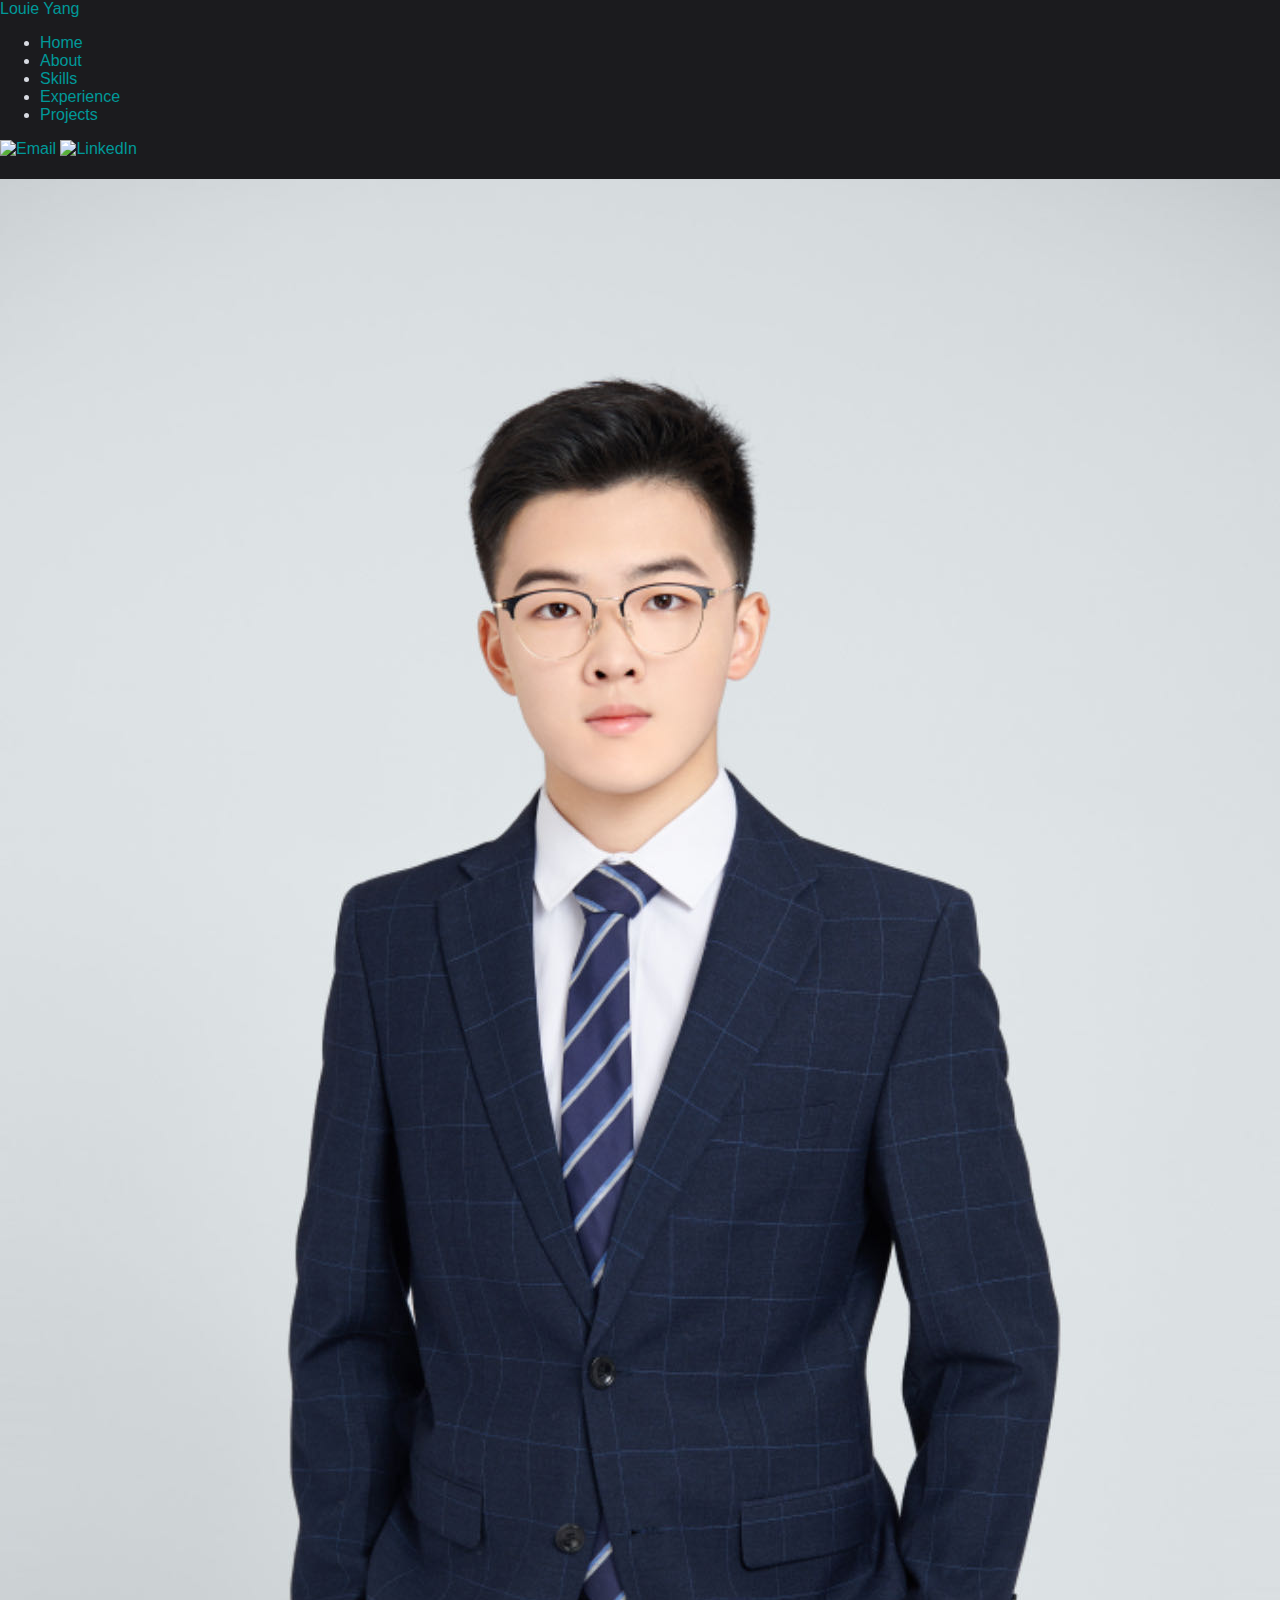
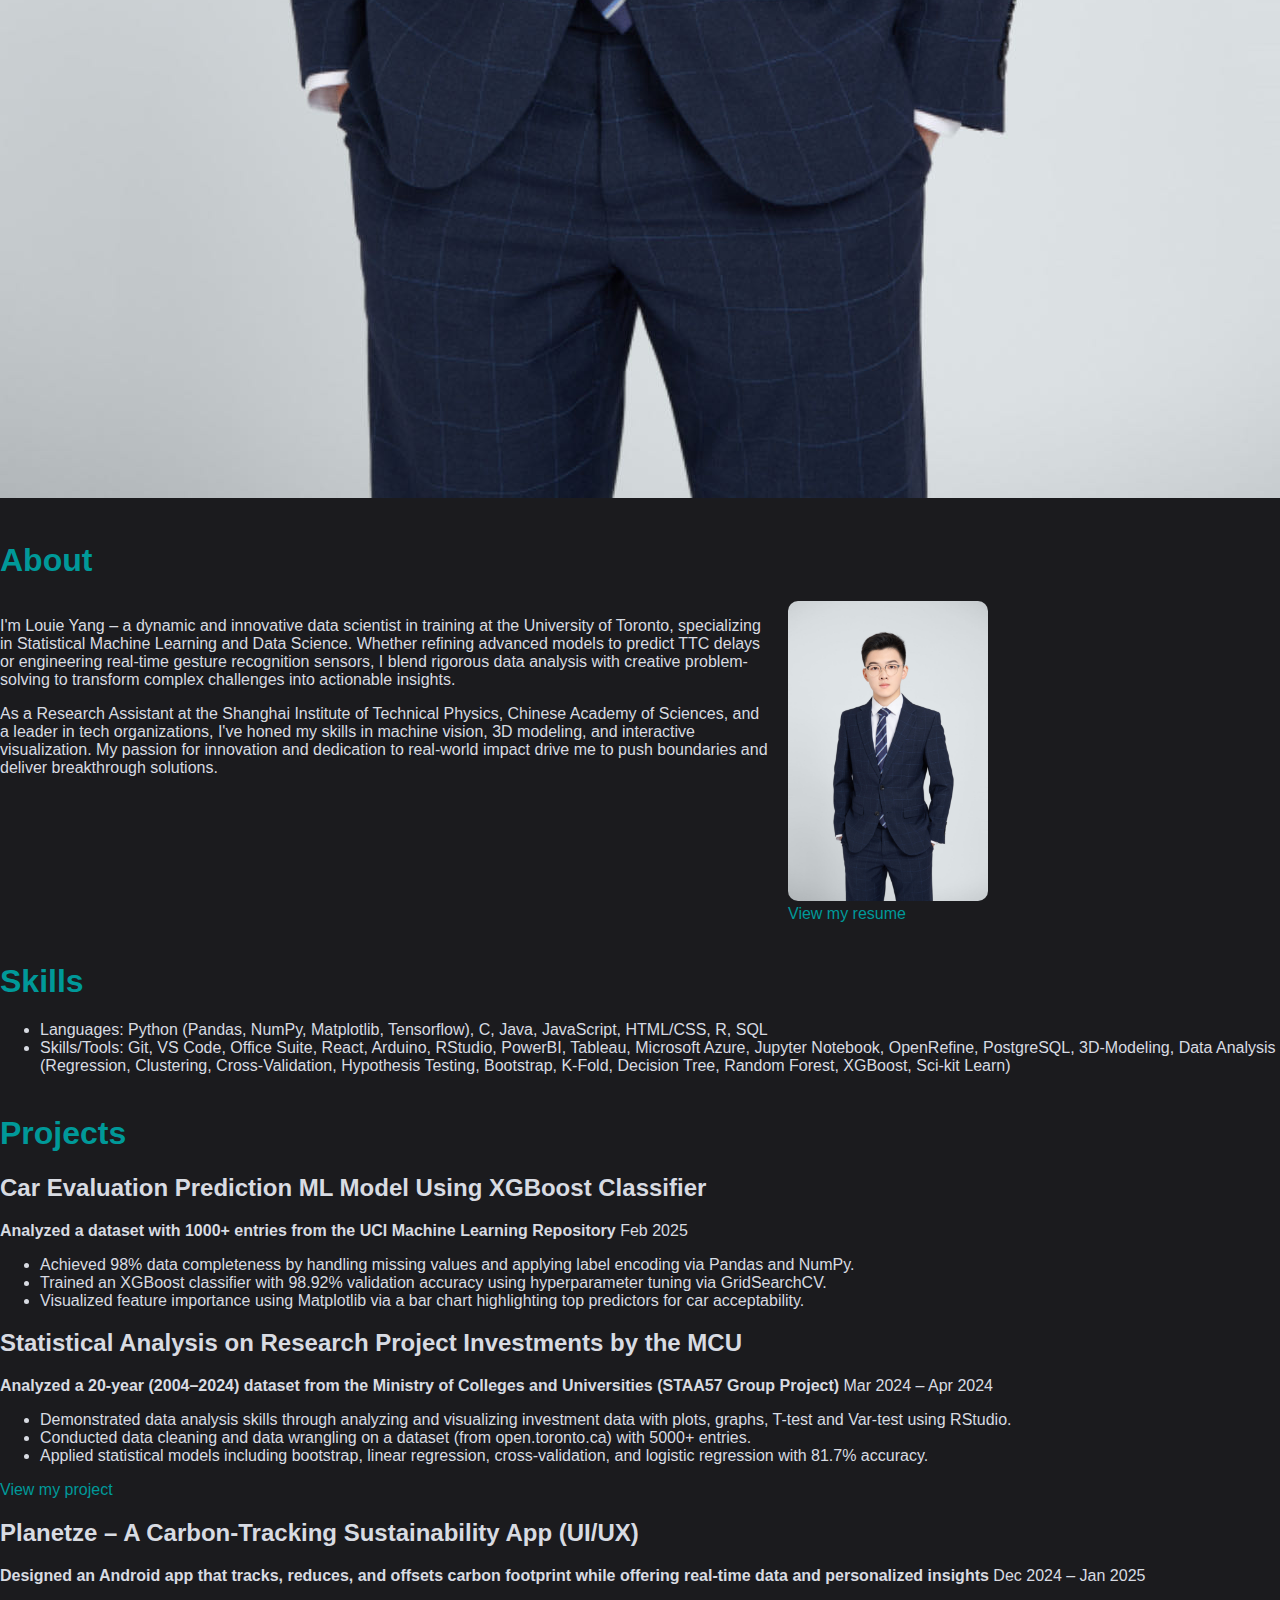
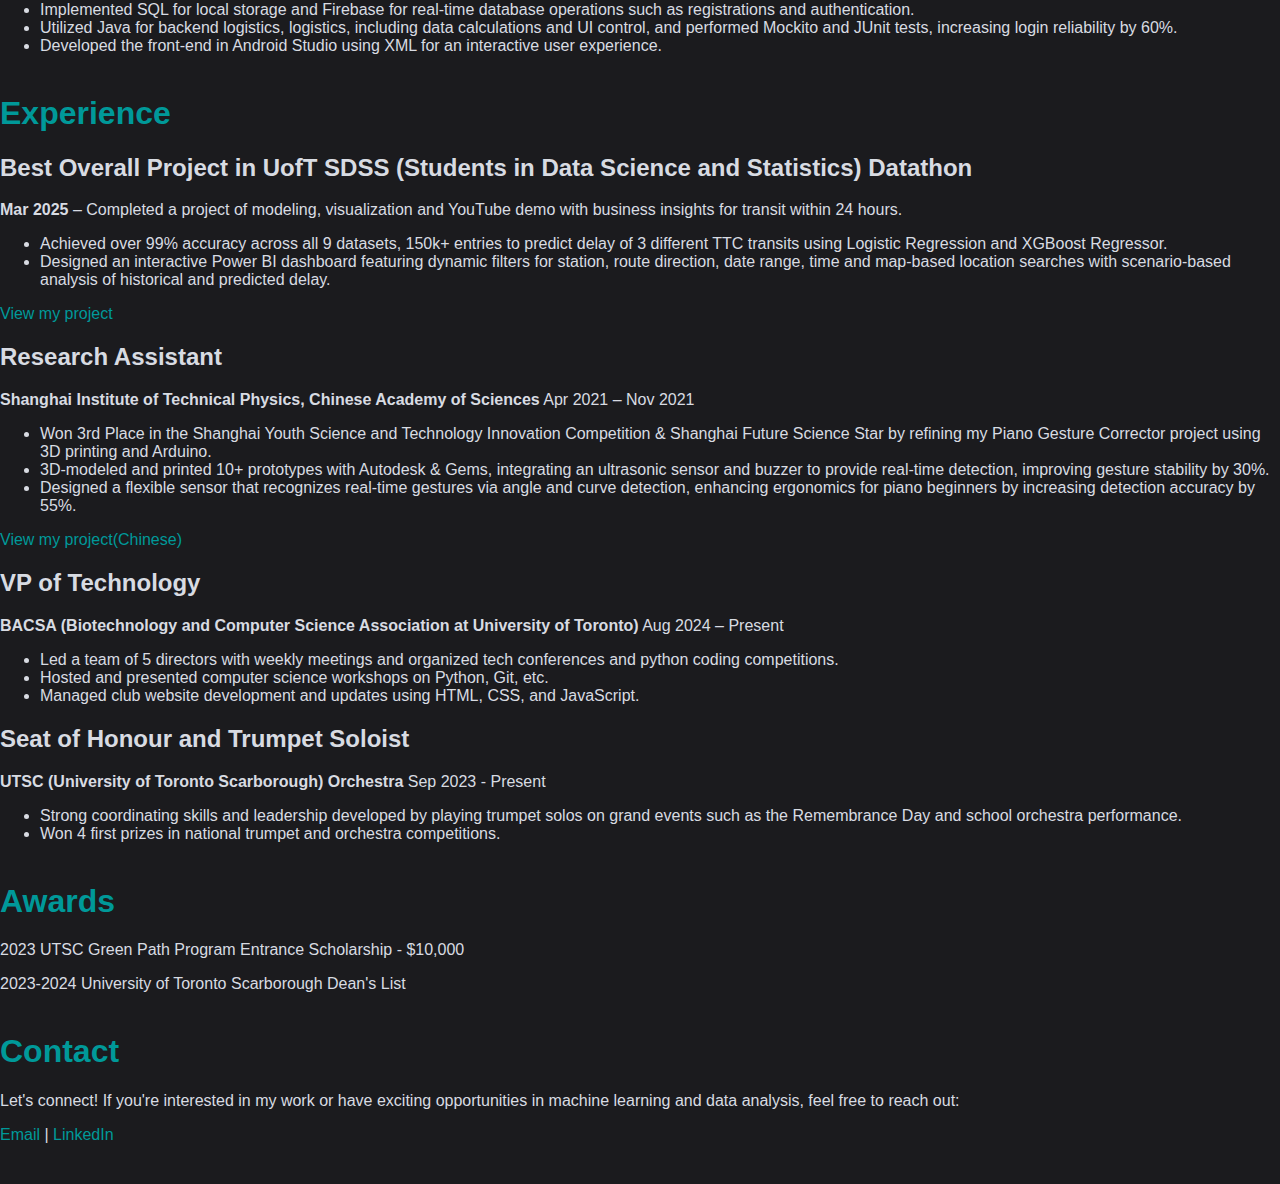
==== index.html @ fe195a2b "Update index.html" ====
<!DOCTYPE html>
<html lang="en">
<head>
  <meta charset="UTF-8">
  <meta name="viewport" content="width=device-width, initial-scale=1.0">
  <title>Louie Yang's Portfolio</title>
  <link rel="stylesheet" href="styles.css">
</head>
<body>
<header class="navbar">
    <!-- Left side: site title or brand -->
    <div class="navbar-left">
      <a href="#home" class="site-title">Louie Yang</a>
    </div>
    <!-- Right side: nav links + icon buttons -->
    <nav class="navbar-right">
      <ul>
        <li><a href="#home">Home</a></li>
        <li><a href="#about">About</a></li>
        <li><a href="#skills">Skills</a></li>
        <li><a href="#experience">Experience</a></li>
        <li><a href="#projects">Projects</a></li>
      </ul>
      <!-- Icon buttons for email & LinkedIn -->
      <div class="icon-links">
        <a href="mailto:louieyang61@gmail.com" title="Email me">
          <img src="email_icon.png" alt="Email" />
        </a>
        <a href="https://linkedin.com/in/fangluyang/" target="_blank" title="LinkedIn">
          <img src="linkedin_icon.png" alt="LinkedIn" />
        </a>
      </div>
    </nav>
  </header>

  <!-- Hero section with slideshow text and profile pic -->
  <section id="home" class="hero">
    <div class="hero-content">
      <h1 id="slideshow-text"></h1>
      <img src="profile.jpg" alt="Louie Yang" class="profile-pic" />
    </div>
  </section>
    <section id="about">
      <h1>About</h1>
      <div class="about-content">
        <div class="about-text">
          <p>
            I'm Louie Yang – a dynamic and innovative data scientist in training at the University of Toronto, specializing in Statistical Machine Learning and Data Science. Whether refining advanced models to predict TTC delays or engineering real-time gesture recognition sensors, I blend rigorous data analysis with creative problem-solving to transform complex challenges into actionable insights.
          </p>
          <p>
            As a Research Assistant at the Shanghai Institute of Technical Physics, Chinese Academy of Sciences, and a leader in tech organizations, I've honed my skills in machine vision, 3D modeling, and interactive visualization. My passion for innovation and dedication to real-world impact drive me to push boundaries and deliver breakthrough solutions.
          </p>
        </div>
        <div class="profile-photo">
          <img src="profile.jpg" alt="Louie Yang">
          <!-- Resume link now appears as plain text right below the profile photo -->
          <a href="./Resume.pdf">View my resume</a>
        </div>
      </div>
    </section>

    <!-- Skills Section -->
    <section id="skills">
      <h1>Skills</h1>
      <ul>
        <li>Languages: Python (Pandas, NumPy, Matplotlib, Tensorflow), C, Java, JavaScript, HTML/CSS, R, SQL</li>
        <li>Skills/Tools: Git, VS Code, Office Suite, React, Arduino, RStudio, PowerBI, Tableau, Microsoft Azure, Jupyter Notebook, OpenRefine, PostgreSQL, 3D-Modeling, Data Analysis (Regression, Clustering, Cross-Validation, Hypothesis Testing, Bootstrap, K-Fold, Decision Tree, Random Forest, XGBoost, Sci-kit Learn)</li>
      </ul>
    </section>

    <!-- Projects Section -->
    <section id="projects">
      <h1>Projects</h1>
      <div class="project-item">
        <h2>Car Evaluation Prediction ML Model Using XGBoost Classifier</h2>
        <p><strong>Analyzed a dataset with 1000+ entries from the UCI Machine Learning Repository</strong> Feb 2025</p>
        <ul>
          <li>Achieved 98% data completeness by handling missing values and applying label encoding via Pandas and NumPy.</li>
          <li>Trained an XGBoost classifier with 98.92% validation accuracy using hyperparameter tuning via GridSearchCV.</li>
          <li>Visualized feature importance using Matplotlib via a bar chart highlighting top predictors for car acceptability.</li>
        </ul>

        <h2>Statistical Analysis on Research Project Investments by the MCU</h2>
        <p><strong>Analyzed a 20-year (2004–2024) dataset from the Ministry of Colleges and Universities (STAA57 Group Project)</strong> Mar 2024 – Apr 2024</p>
        <ul>
          <li>Demonstrated data analysis skills through analyzing and visualizing investment data with plots, graphs, T-test and Var-test using RStudio.</li>
          <li>Conducted data cleaning and data wrangling on a dataset (from open.toronto.ca) with 5000+ entries.</li>
          <li>Applied statistical models including bootstrap, linear regression, cross-validation, and logistic regression with 81.7% accuracy.</li>
        </ul>
          <a href="./staa57_project_with_appendix.pdf">View my project</a>

        <h2>Planetze – A Carbon-Tracking Sustainability App (UI/UX)</h2>
        <p><strong>Designed an Android app that tracks, reduces, and offsets carbon footprint while offering real-time data and personalized insights</strong> Dec 2024 – Jan 2025</p>
        <ul>
          <li>Implemented SQL for local storage and Firebase for real-time database operations such as registrations and authentication.</li>
          <li>Utilized Java for backend logistics, logistics, including data calculations and UI control, and performed Mockito and JUnit tests, increasing login reliability by 60%.</li>
          <li>Developed the front-end in Android Studio using XML for an interactive user experience.</li>
        </ul>
      </div>
    </section>

    <!-- Experience Section -->
    <section id="experience">
      <h1>Experience</h1>
      <div class="experience-item">
        <h2>Best Overall Project in UofT SDSS (Students in Data Science and Statistics) Datathon</h2>
        <p><strong>Mar 2025</strong> – Completed a project of modeling, visualization and YouTube demo with business insights for transit within 24 hours.</p>
        <ul>
          <li>Achieved over 99% accuracy across all 9 datasets, 150k+ entries to predict delay of 3 different TTC transits using Logistic Regression and XGBoost Regressor.</li>
          <li>Designed an interactive Power BI dashboard featuring dynamic filters for station, route direction, date range, time and map-based location searches with scenario-based analysis of historical and predicted delay.</li>
        </ul>
        <a href="https://devpost.com/software/5w-1h-am-i-late">View my project</a>
      </div>
      <div class="experience-item">
        <h2>Research Assistant</h2>
        <p><strong>Shanghai Institute of Technical Physics, Chinese Academy of Sciences</strong> Apr 2021 – Nov 2021</p>
        <ul>
          <li>Won 3rd Place in the Shanghai Youth Science and Technology Innovation Competition &amp; Shanghai Future Science Star by refining my Piano Gesture Corrector project using 3D printing and Arduino.</li>
          <li>3D-modeled and printed 10+ prototypes with Autodesk &amp; Gems, integrating an ultrasonic sensor and buzzer to provide real-time detection, improving gesture stability by 30%.</li>
          <li>Designed a flexible sensor that recognizes real-time gestures via angle and curve detection, enhancing ergonomics for piano beginners by increasing detection accuracy by 55%.</li>
        </ul>
        <a href="./Piano Gesture Corrector based on 3D Printing and Arduino.pdf">View my project(Chinese)</a>
      </div>
      <div class="experience-item">
        <h2>VP of Technology</h2>
        <p><strong>BACSA (Biotechnology and Computer Science Association at University of Toronto)</strong> Aug 2024 – Present</p>
        <ul>
          <li>Led a team of 5 directors with weekly meetings and organized tech conferences and python coding competitions.</li>
          <li>Hosted and presented computer science workshops on Python, Git, etc.</li>
          <li>Managed club website development and updates using HTML, CSS, and JavaScript.</li>
        </ul>
      </div>
      <div class="experience-item">
        <h2>Seat of Honour and Trumpet Soloist</h2>
        <p><strong>UTSC (University of Toronto Scarborough) Orchestra</strong> Sep 2023 - Present</p>
        <ul>
          <li>Strong coordinating skills and leadership developed by playing trumpet solos on grand events such as the Remembrance Day and school orchestra performance.</li>
          <li>Won 4 first prizes in national trumpet and orchestra competitions.</li>
        </ul>
      </div>
    </section>

    <!-- Awards Section -->
    <section id="awards">
      <h1>Awards</h1>
      <p>2023 UTSC Green Path Program Entrance Scholarship - $10,000</p>
      <p>2023-2024 University of Toronto Scarborough Dean's List</p>
    </section>

    <!-- Contact Section -->
    <section id="contact">
      <h1>Contact</h1>
      <p>Let's connect! If you're interested in my work or have exciting opportunities in machine learning and data analysis, feel free to reach out:</p>
      <a href="mailto:louieyang61@gmail.com">Email</a> | <a href="https://linkedin.com/in/fangluyang/">LinkedIn</a>
    </section>
  </div>
</body>
</html>
---- styles.css ----
body, html {
    margin: 0;
    padding: 0;
    font-family: Arial, sans-serif;
    background-color: #1b1b1e;
    color: #d8dbe2;
}

.sidebar {
    width: 120px;
    background-color: #373f51;
    color: white;
    padding: 20px;
    overflow: auto;
    height: 100vh;
    position: fixed;
    left: 0;
    top: 0;
}

.sidebar ul {
    list-style: none;
    padding: 0;
}

.sidebar ul li a {
    color: #a9bcd0;
    text-decoration: none;
    display: block;
    padding: 10px;
}

.main-content {
    margin-left: 170px;
    padding: 20px;
    max-width: calc(100% - 190px);
}

.about-content {
    display: flex;
    flex-wrap: wrap;
}

.about-text {
    flex: 1;
    min-width: 200px;
    max-width: 60%;
}

.profile-photo {
    flex: 0 0 200px;
    margin-left: 20px;
}

.profile-photo img {
    max-width: 100%;
    height: auto;
    border-radius: 10px;
}

section {
    margin-bottom: 40px;
}

h1, a {
    color: #009999;
    text-decoration: none;
}

.view-work-button {
    padding: 10px 20px;
    background-color: #009999;
    color: white;
    text-decoration: none;
    border: none;
    border-radius: 5px;
    font-weight: bold;
    cursor: pointer;
}

.view-work-button:hover {
    background-color: #a9bcd0;
}


@media screen and (max-width: 800px) {
    .sidebar {
        width: 120px;
    }
    .main-content {
        margin-left: 140px;
        max-width: calc(100% - 150px);
    }
    .profile-photo {
        flex: 1 0 100%;
        margin-left: 0;
        margin-top: 20px;
    }
    .about-content {
        flex-direction: column;
    }
}
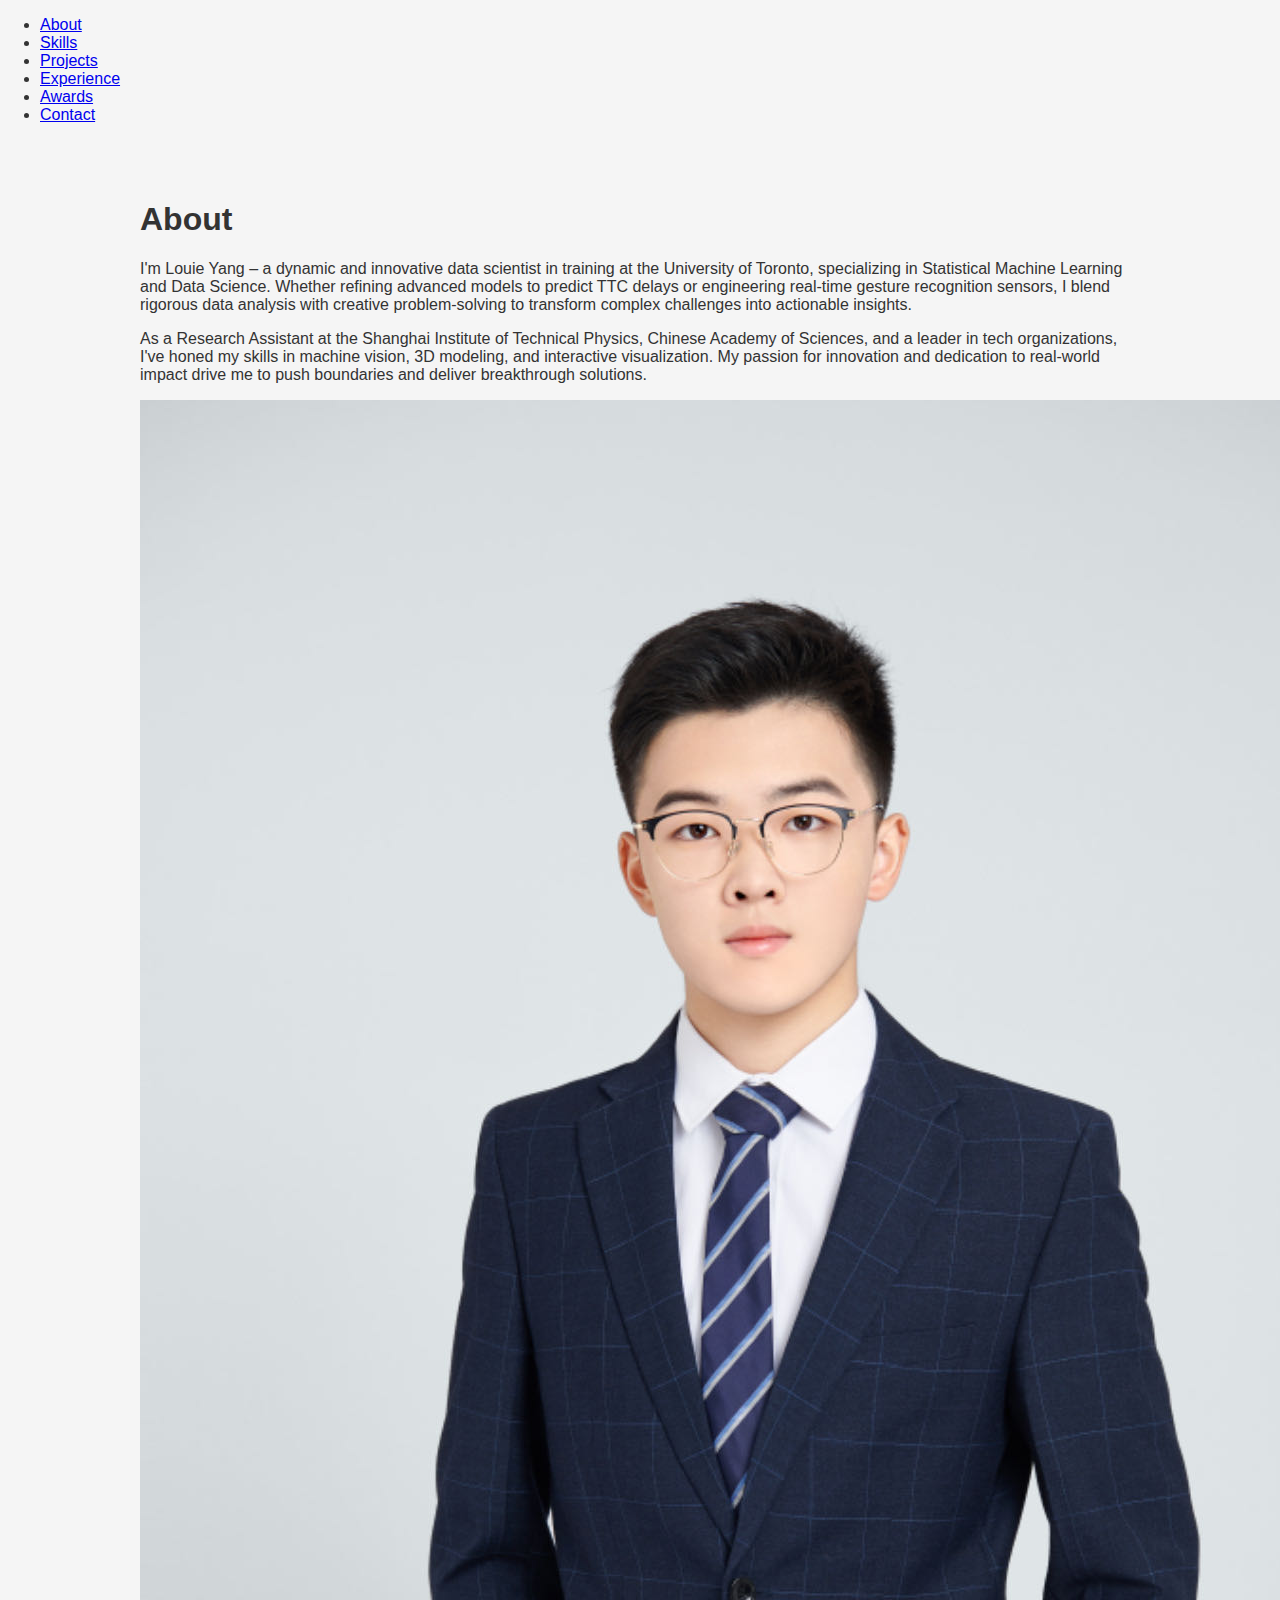
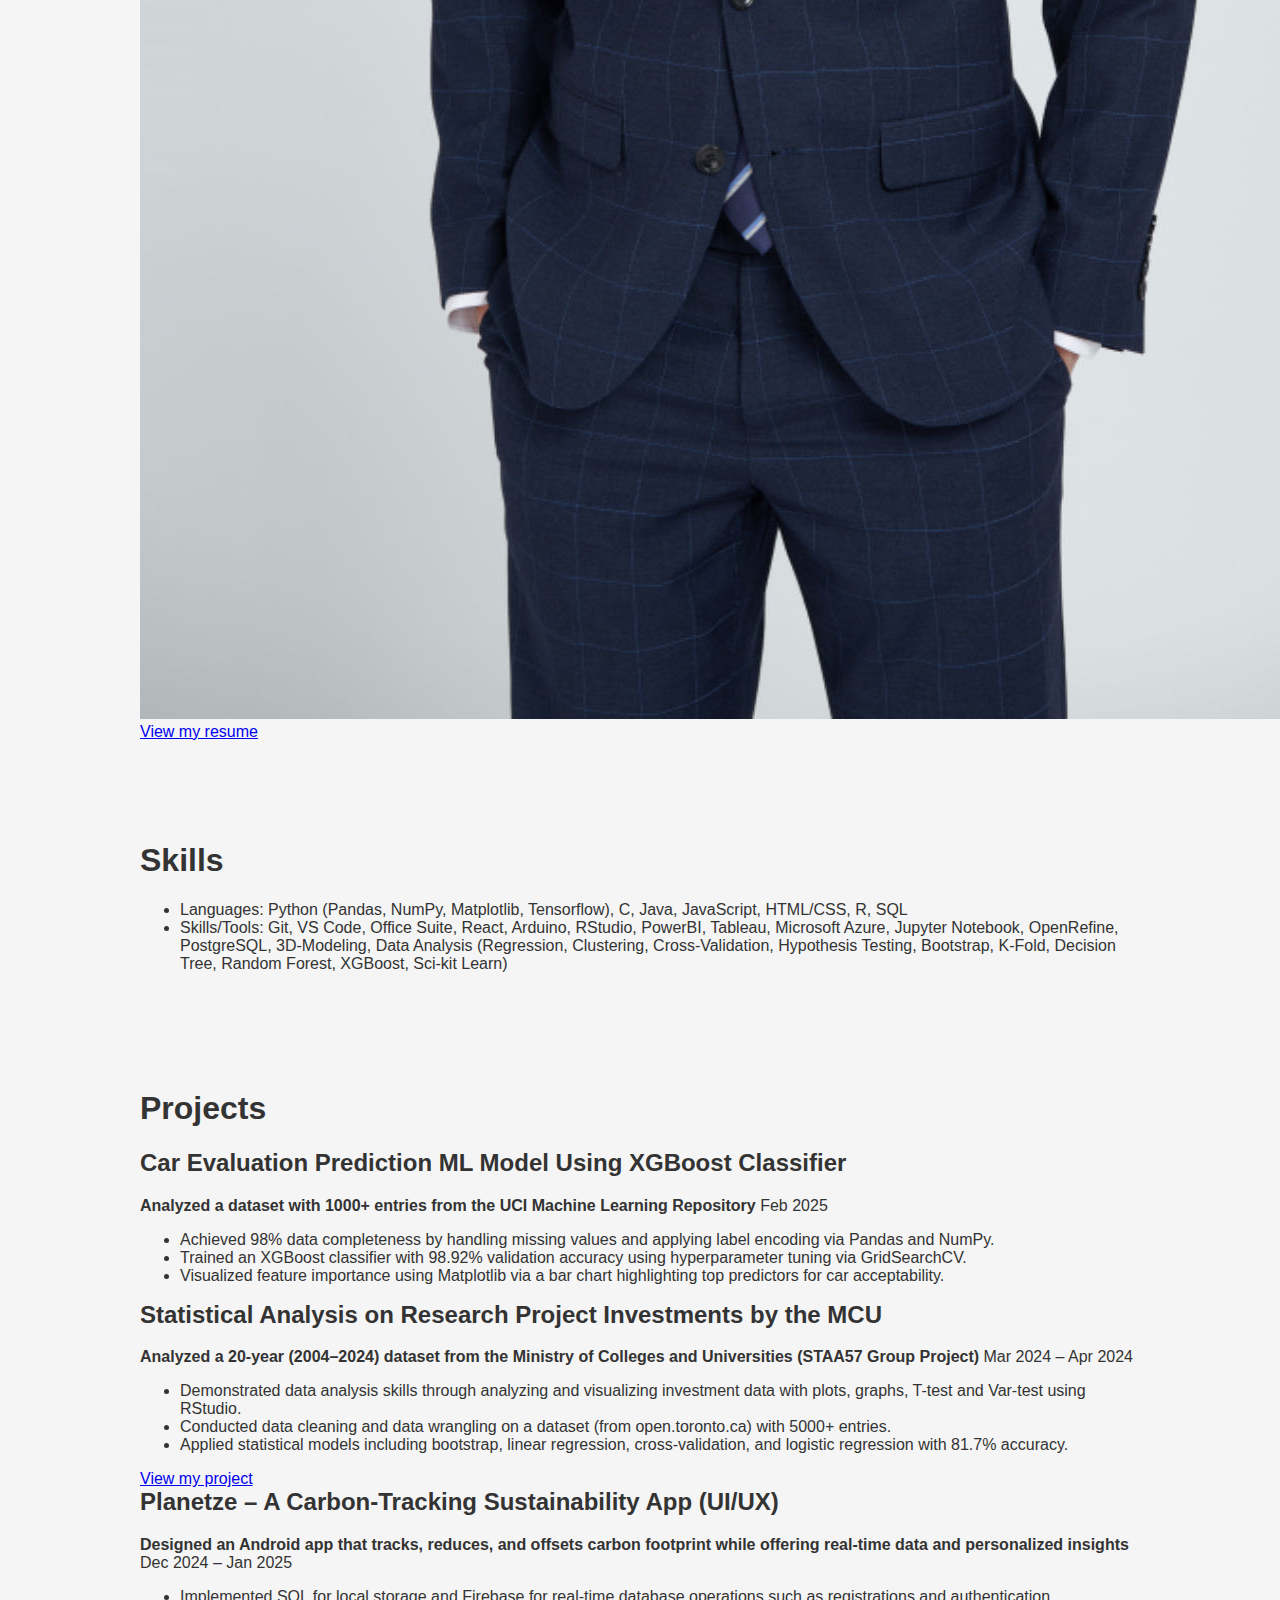
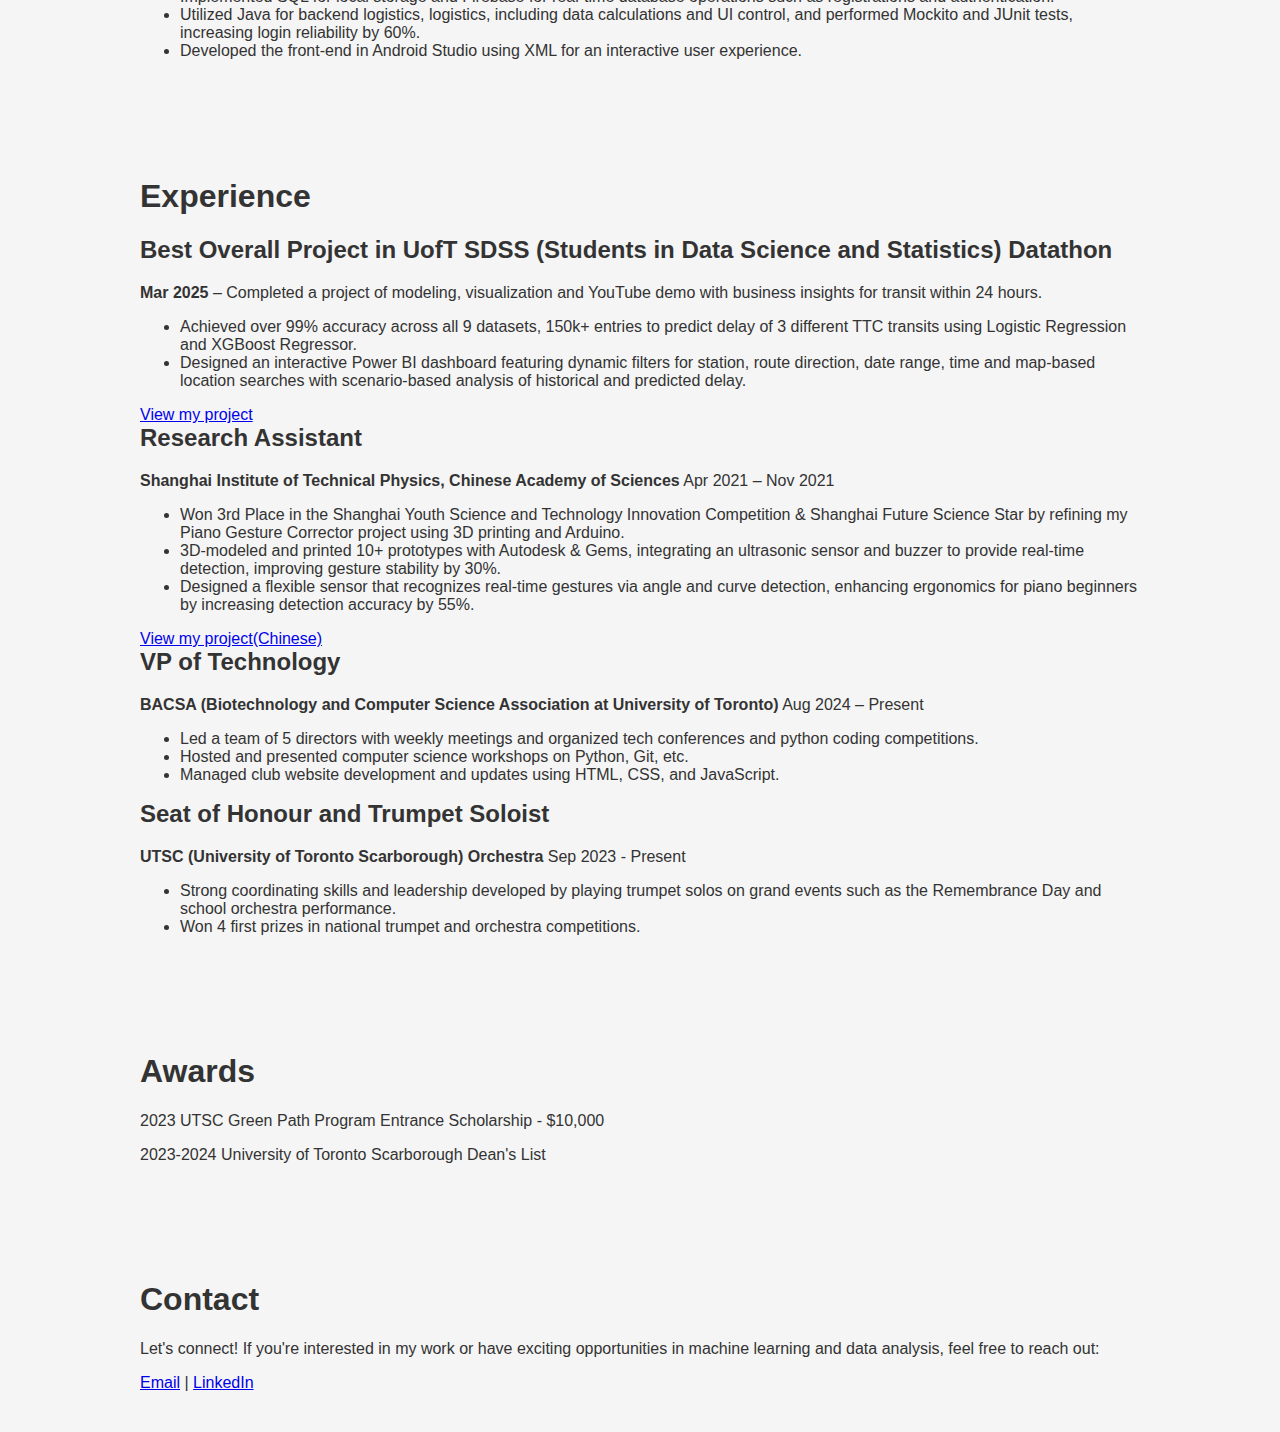
==== commit 144949c5: "Update index.html" ====
--- a/index.html
+++ b/index.html
@@ -7,39 +7,17 @@
   <link rel="stylesheet" href="styles.css">
 </head>
 <body>
-<header class="navbar">
-    <!-- Left side: site title or brand -->
-    <div class="navbar-left">
-      <a href="#home" class="site-title">Louie Yang</a>
-    </div>
-    <!-- Right side: nav links + icon buttons -->
-    <nav class="navbar-right">
-      <ul>
-        <li><a href="#home">Home</a></li>
-        <li><a href="#about">About</a></li>
-        <li><a href="#skills">Skills</a></li>
-        <li><a href="#experience">Experience</a></li>
-        <li><a href="#projects">Projects</a></li>
-      </ul>
-      <!-- Icon buttons for email & LinkedIn -->
-      <div class="icon-links">
-        <a href="mailto:louieyang61@gmail.com" title="Email me">
-          <img src="email_icon.png" alt="Email" />
-        </a>
-        <a href="https://linkedin.com/in/fangluyang/" target="_blank" title="LinkedIn">
-          <img src="linkedin_icon.png" alt="LinkedIn" />
-        </a>
-      </div>
-    </nav>
-  </header>
-
-  <!-- Hero section with slideshow text and profile pic -->
-  <section id="home" class="hero">
-    <div class="hero-content">
-      <h1 id="slideshow-text"></h1>
-      <img src="profile.jpg" alt="Louie Yang" class="profile-pic" />
-    </div>
-  </section>
+<div class="sidebar">
+    <ul>
+      <li><a href="#about">About</a></li>
+      <li><a href="#skills">Skills</a></li>
+      <li><a href="#projects">Projects</a></li>
+      <li><a href="#experience">Experience</a></li>
+      <li><a href="#awards">Awards</a></li>
+      <li><a href="#contact">Contact</a></li>
+    </ul>
+  </div>
+  <div class="main-content">
     <section id="about">
       <h1>About</h1>
       <div class="about-content">
--- a/styles.css
+++ b/styles.css
@@ -1,102 +1,129 @@
-body, html {
-    margin: 0;
-    padding: 0;
-    font-family: Arial, sans-serif;
-    background-color: #1b1b1e;
-    color: #d8dbe2;
+/* 
+  Use the user's system theme preference (light or dark) to set 
+  background and text colors. You can tweak these values to suit 
+  your style.
+*/
+@media (prefers-color-scheme: dark) {
+  body {
+    background-color: #2e2e2e;
+    color: #fefefe;
+  }
+}
+@media (prefers-color-scheme: light) {
+  body {
+    background-color: #f5f5f5;
+    color: #333;
+  }
 }
 
-.sidebar {
-    width: 120px;
-    background-color: #373f51;
-    color: white;
-    padding: 20px;
-    overflow: auto;
-    height: 100vh;
-    position: fixed;
-    left: 0;
-    top: 0;
+body {
+  margin: 0;
+  font-family: Arial, sans-serif;
 }
 
-.sidebar ul {
-    list-style: none;
-    padding: 0;
+/* Navigation bar styling */
+.navbar {
+  position: fixed;
+  width: 100%;
+  top: 0;
+  display: flex;
+  justify-content: space-between;
+  align-items: center;
+  padding: 10px 20px;
+  /* Slightly translucent background so text remains readable on both themes */
+  background-color: rgba(255, 255, 255, 0.8);
+  backdrop-filter: blur(10px);
+  z-index: 999;
 }
 
-.sidebar ul li a {
-    color: #a9bcd0;
-    text-decoration: none;
-    display: block;
-    padding: 10px;
+/* Left side: site title */
+.navbar-left {
+  display: flex;
+  align-items: center;
+}
+.site-title {
+  font-size: 1.5rem;
+  font-weight: bold;
+  text-decoration: none;
+  color: inherit;
 }
 
-.main-content {
-    margin-left: 170px;
-    padding: 20px;
-    max-width: calc(100% - 190px);
+/* Right side: nav links + icons */
+.navbar-right {
+  display: flex;
+  align-items: center;
 }
 
-.about-content {
-    display: flex;
-    flex-wrap: wrap;
+/* Horizontal nav menu */
+.navbar-right ul {
+  list-style: none;
+  display: flex;
+  margin: 0;
+  padding: 0;
+}
+.navbar-right li {
+  margin-left: 20px;
+}
+.navbar-right a {
+  text-decoration: none;
+  color: inherit;
 }
 
-.about-text {
-    flex: 1;
-    min-width: 200px;
-    max-width: 60%;
+/* Icon buttons for email & LinkedIn */
+.icon-links {
+  display: flex;
+  margin-left: 20px;
+}
+.icon-links a {
+  margin-left: 10px;
+}
+.icon-links img {
+  width: 24px;
+  height: 24px;
 }
 
-.profile-photo {
-    flex: 0 0 200px;
-    margin-left: 20px;
+/* Hero (landing) section */
+.hero {
+  margin-top: 70px; /* avoid overlapping the fixed navbar */
+  display: flex;
+  justify-content: center;
+  align-items: center;
+  min-height: 80vh; /* fill most of the viewport height */
+}
+.hero-content {
+  text-align: center;
+}
+#slideshow-text {
+  font-size: 2rem;
+  margin-bottom: 20px;
+}
+.profile-pic {
+  width: 200px;
+  height: 200px;
+  border-radius: 50%;
+  object-fit: cover;
 }
 
-.profile-photo img {
-    max-width: 100%;
-    height: auto;
-    border-radius: 10px;
+/* Example sections below hero */
+section {
+  padding: 40px 20px;
+  max-width: 1000px;
+  margin: 0 auto;
+}
+h2 {
+  margin-top: 0;
 }
 
-section {
-    margin-bottom: 40px;
+/* Responsive adjustments for smaller screens */
+@media screen and (max-width: 800px) {
+  .navbar-right ul li {
+    margin-left: 10px;
+  }
+  .hero {
+    margin-top: 60px;
+  }
+  .profile-pic {
+    width: 150px;
+    height: 150px;
+  }
 }
-
-h1, a {
-    color: #009999;
-    text-decoration: none;
-}
-
-.view-work-button {
-    padding: 10px 20px;
-    background-color: #009999;
-    color: white;
-    text-decoration: none;
-    border: none;
-    border-radius: 5px;
-    font-weight: bold;
-    cursor: pointer;
-}
-
-.view-work-button:hover {
-    background-color: #a9bcd0;
-}
-
-
-@media screen and (max-width: 800px) {
-    .sidebar {
-        width: 120px;
-    }
-    .main-content {
-        margin-left: 140px;
-        max-width: calc(100% - 150px);
-    }
-    .profile-photo {
-        flex: 1 0 100%;
-        margin-left: 0;
-        margin-top: 20px;
-    }
-    .about-content {
-        flex-direction: column;
-    }
-}
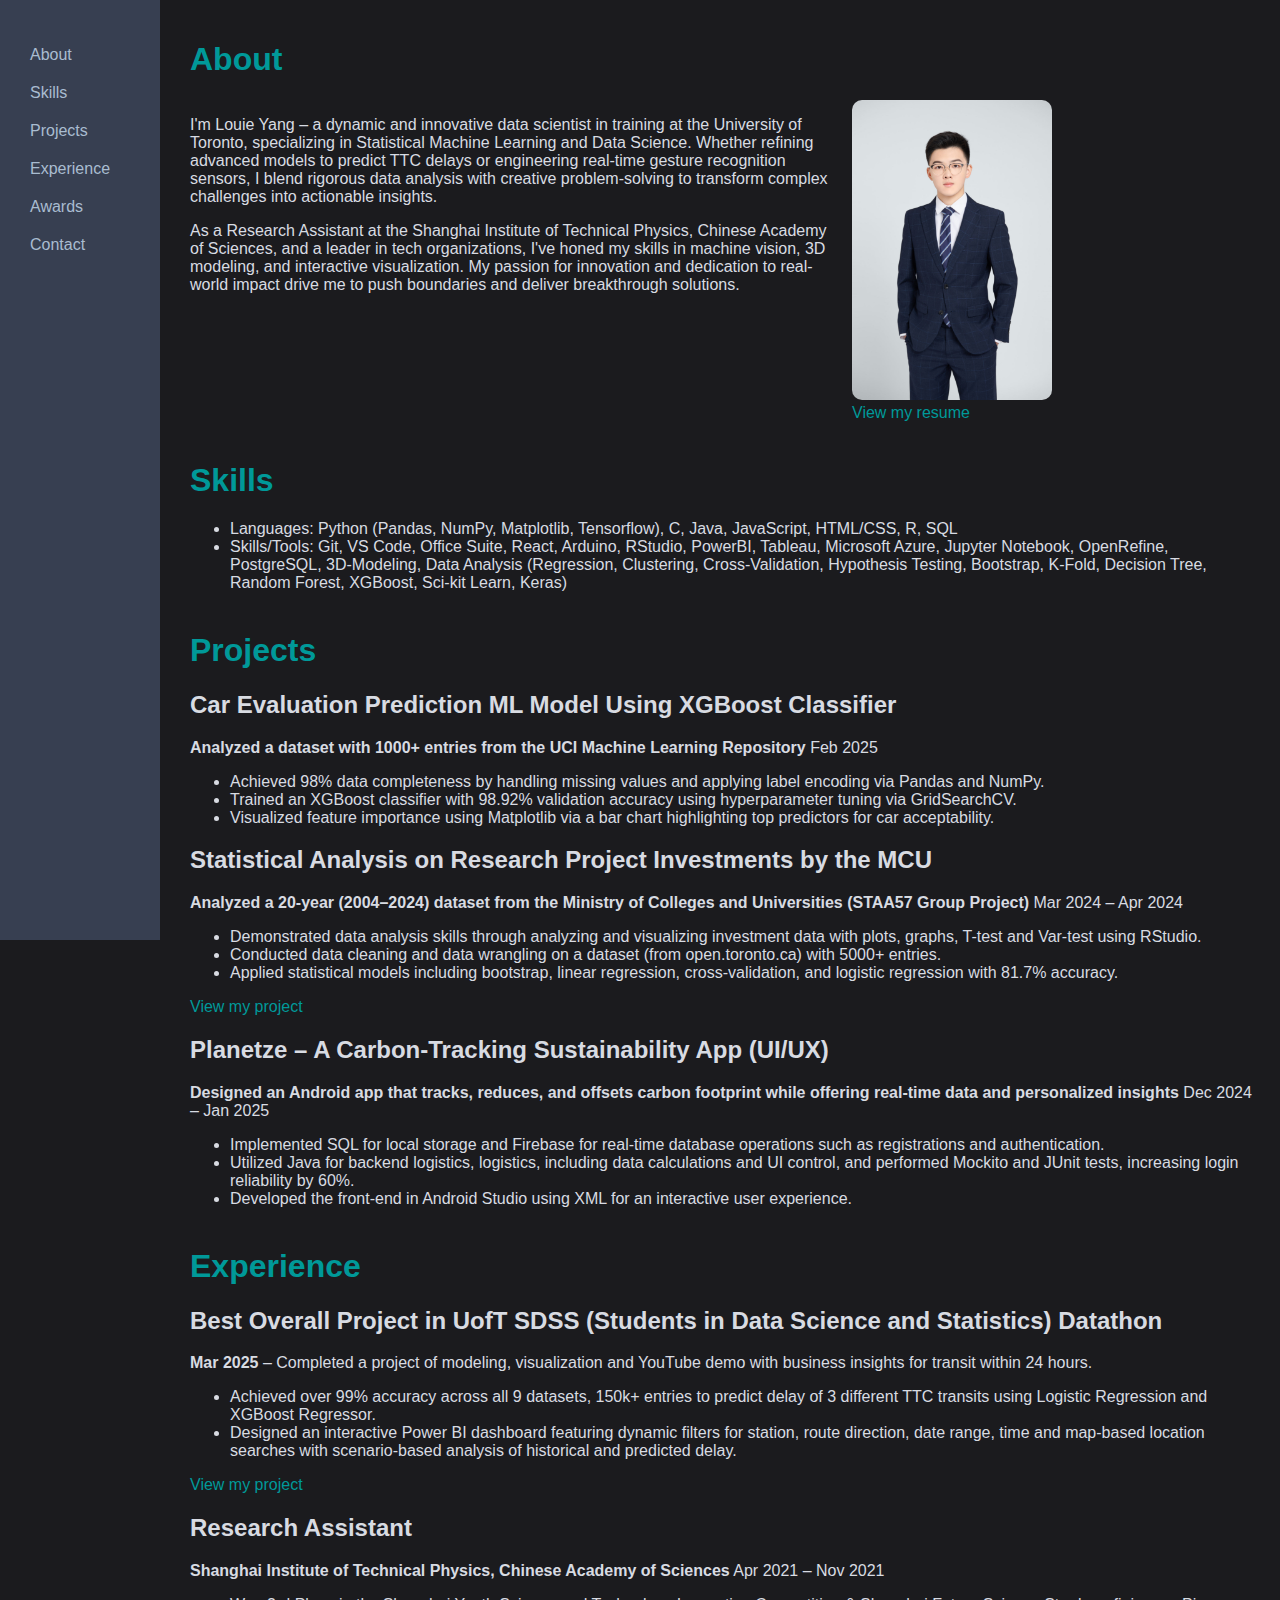
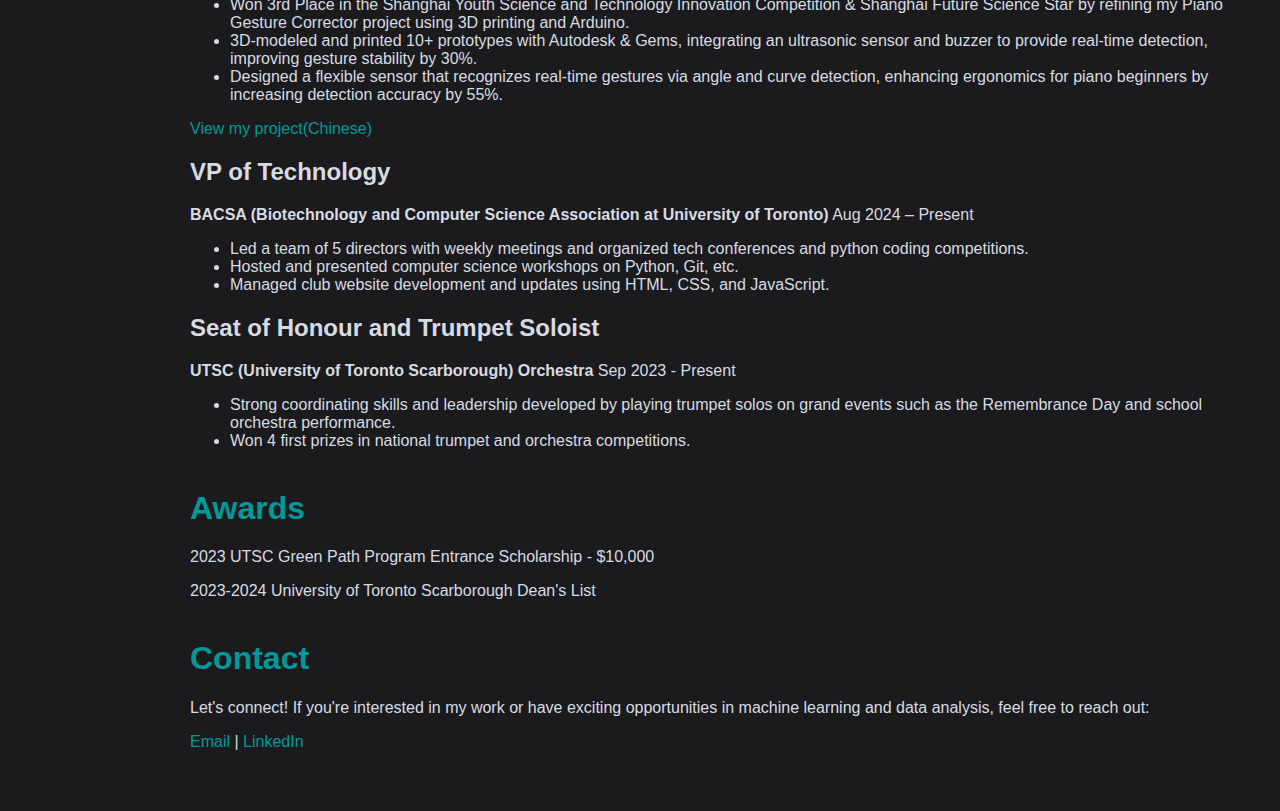
==== commit ac2b0b88: "Update index.html" ====
--- a/index.html
+++ b/index.html
@@ -42,7 +42,7 @@
       <h1>Skills</h1>
       <ul>
         <li>Languages: Python (Pandas, NumPy, Matplotlib, Tensorflow), C, Java, JavaScript, HTML/CSS, R, SQL</li>
-        <li>Skills/Tools: Git, VS Code, Office Suite, React, Arduino, RStudio, PowerBI, Tableau, Microsoft Azure, Jupyter Notebook, OpenRefine, PostgreSQL, 3D-Modeling, Data Analysis (Regression, Clustering, Cross-Validation, Hypothesis Testing, Bootstrap, K-Fold, Decision Tree, Random Forest, XGBoost, Sci-kit Learn)</li>
+        <li>Skills/Tools: Git, VS Code, Office Suite, React, Arduino, RStudio, PowerBI, Tableau, Microsoft Azure, Jupyter Notebook, OpenRefine, PostgreSQL, 3D-Modeling, Data Analysis (Regression, Clustering, Cross-Validation, Hypothesis Testing, Bootstrap, K-Fold, Decision Tree, Random Forest, XGBoost, Sci-kit Learn, Keras)</li>
       </ul>
     </section>
 
@@ -129,7 +129,7 @@
     <section id="contact">
       <h1>Contact</h1>
       <p>Let's connect! If you're interested in my work or have exciting opportunities in machine learning and data analysis, feel free to reach out:</p>
-      <a href="mailto:louieyang61@gmail.com">Email</a> | <a href="https://linkedin.com/in/fangluyang/">LinkedIn</a>
+      <a href="mailto:louieyang27@outlook.com">Email</a> | <a href="https://linkedin.com/in/fangluyang/">LinkedIn</a>
     </section>
   </div>
 </body>
--- a/styles.css
+++ b/styles.css
@@ -1,129 +1,102 @@
-/* 
-  Use the user's system theme preference (light or dark) to set 
-  background and text colors. You can tweak these values to suit 
-  your style.
-*/
-@media (prefers-color-scheme: dark) {
-  body {
-    background-color: #2e2e2e;
-    color: #fefefe;
-  }
-}
-@media (prefers-color-scheme: light) {
-  body {
-    background-color: #f5f5f5;
-    color: #333;
-  }
+body, html {
+    margin: 0;
+    padding: 0;
+    font-family: Arial, sans-serif;
+    background-color: #1b1b1e;
+    color: #d8dbe2;
 }
 
-body {
-  margin: 0;
-  font-family: Arial, sans-serif;
+.sidebar {
+    width: 120px;
+    background-color: #373f51;
+    color: white;
+    padding: 20px;
+    overflow: auto;
+    height: 100vh;
+    position: fixed;
+    left: 0;
+    top: 0;
 }
 
-/* Navigation bar styling */
-.navbar {
-  position: fixed;
-  width: 100%;
-  top: 0;
-  display: flex;
-  justify-content: space-between;
-  align-items: center;
-  padding: 10px 20px;
-  /* Slightly translucent background so text remains readable on both themes */
-  background-color: rgba(255, 255, 255, 0.8);
-  backdrop-filter: blur(10px);
-  z-index: 999;
+.sidebar ul {
+    list-style: none;
+    padding: 0;
 }
 
-/* Left side: site title */
-.navbar-left {
-  display: flex;
-  align-items: center;
-}
-.site-title {
-  font-size: 1.5rem;
-  font-weight: bold;
-  text-decoration: none;
-  color: inherit;
+.sidebar ul li a {
+    color: #a9bcd0;
+    text-decoration: none;
+    display: block;
+    padding: 10px;
 }
 
-/* Right side: nav links + icons */
-.navbar-right {
-  display: flex;
-  align-items: center;
+.main-content {
+    margin-left: 170px;
+    padding: 20px;
+    max-width: calc(100% - 190px);
 }
 
-/* Horizontal nav menu */
-.navbar-right ul {
-  list-style: none;
-  display: flex;
-  margin: 0;
-  padding: 0;
-}
-.navbar-right li {
-  margin-left: 20px;
-}
-.navbar-right a {
-  text-decoration: none;
-  color: inherit;
+.about-content {
+    display: flex;
+    flex-wrap: wrap;
 }
 
-/* Icon buttons for email & LinkedIn */
-.icon-links {
-  display: flex;
-  margin-left: 20px;
-}
-.icon-links a {
-  margin-left: 10px;
-}
-.icon-links img {
-  width: 24px;
-  height: 24px;
+.about-text {
+    flex: 1;
+    min-width: 200px;
+    max-width: 60%;
 }
 
-/* Hero (landing) section */
-.hero {
-  margin-top: 70px; /* avoid overlapping the fixed navbar */
-  display: flex;
-  justify-content: center;
-  align-items: center;
-  min-height: 80vh; /* fill most of the viewport height */
-}
-.hero-content {
-  text-align: center;
-}
-#slideshow-text {
-  font-size: 2rem;
-  margin-bottom: 20px;
-}
-.profile-pic {
-  width: 200px;
-  height: 200px;
-  border-radius: 50%;
-  object-fit: cover;
+.profile-photo {
+    flex: 0 0 200px;
+    margin-left: 20px;
 }
 
-/* Example sections below hero */
-section {
-  padding: 40px 20px;
-  max-width: 1000px;
-  margin: 0 auto;
-}
-h2 {
-  margin-top: 0;
+.profile-photo img {
+    max-width: 100%;
+    height: auto;
+    border-radius: 10px;
 }
 
-/* Responsive adjustments for smaller screens */
+section {
+    margin-bottom: 40px;
+}
+
+h1, a {
+    color: #009999;
+    text-decoration: none;
+}
+
+.view-work-button {
+    padding: 10px 20px;
+    background-color: #009999;
+    color: white;
+    text-decoration: none;
+    border: none;
+    border-radius: 5px;
+    font-weight: bold;
+    cursor: pointer;
+}
+
+.view-work-button:hover {
+    background-color: #a9bcd0;
+}
+
+
 @media screen and (max-width: 800px) {
-  .navbar-right ul li {
-    margin-left: 10px;
-  }
-  .hero {
-    margin-top: 60px;
-  }
-  .profile-pic {
-    width: 150px;
-    height: 150px;
-  }
+    .sidebar {
+        width: 120px;
+    }
+    .main-content {
+        margin-left: 140px;
+        max-width: calc(100% - 150px);
+    }
+    .profile-photo {
+        flex: 1 0 100%;
+        margin-left: 0;
+        margin-top: 20px;
+    }
+    .about-content {
+        flex-direction: column;
+    }
 }
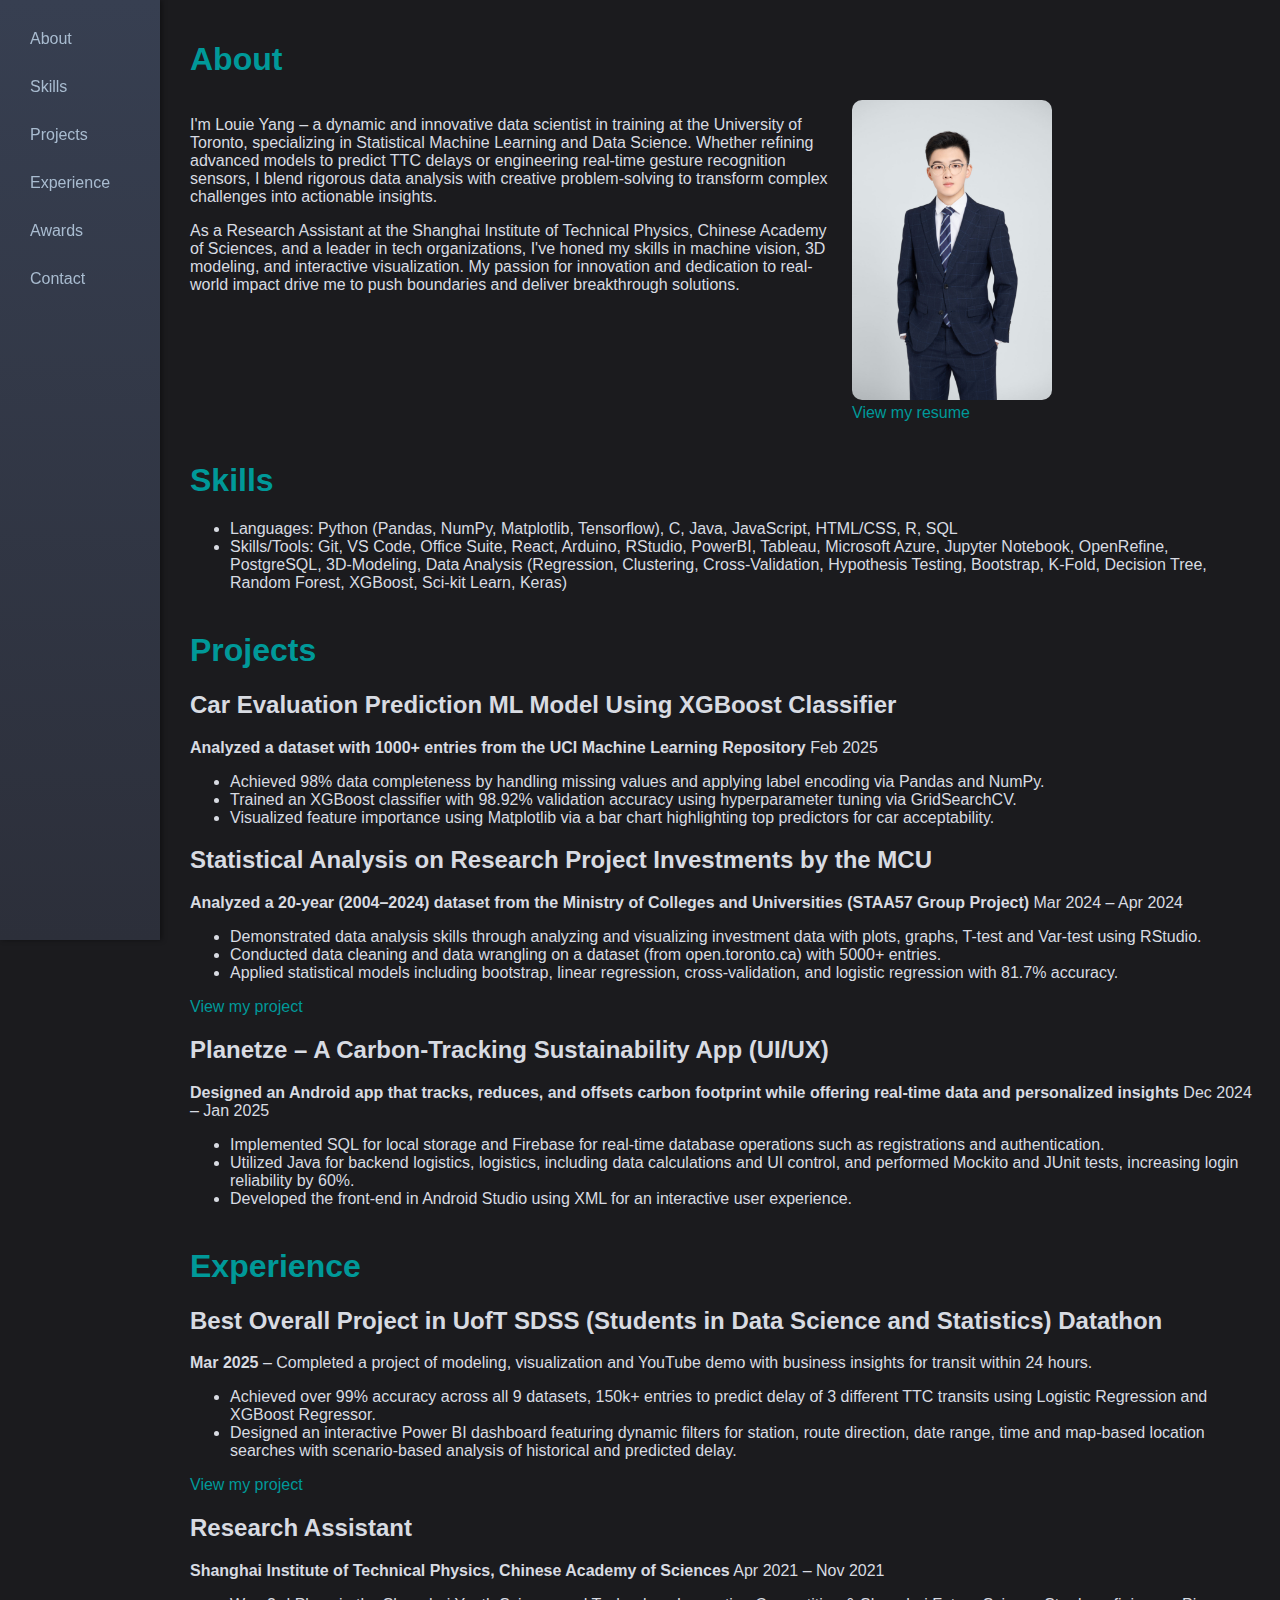
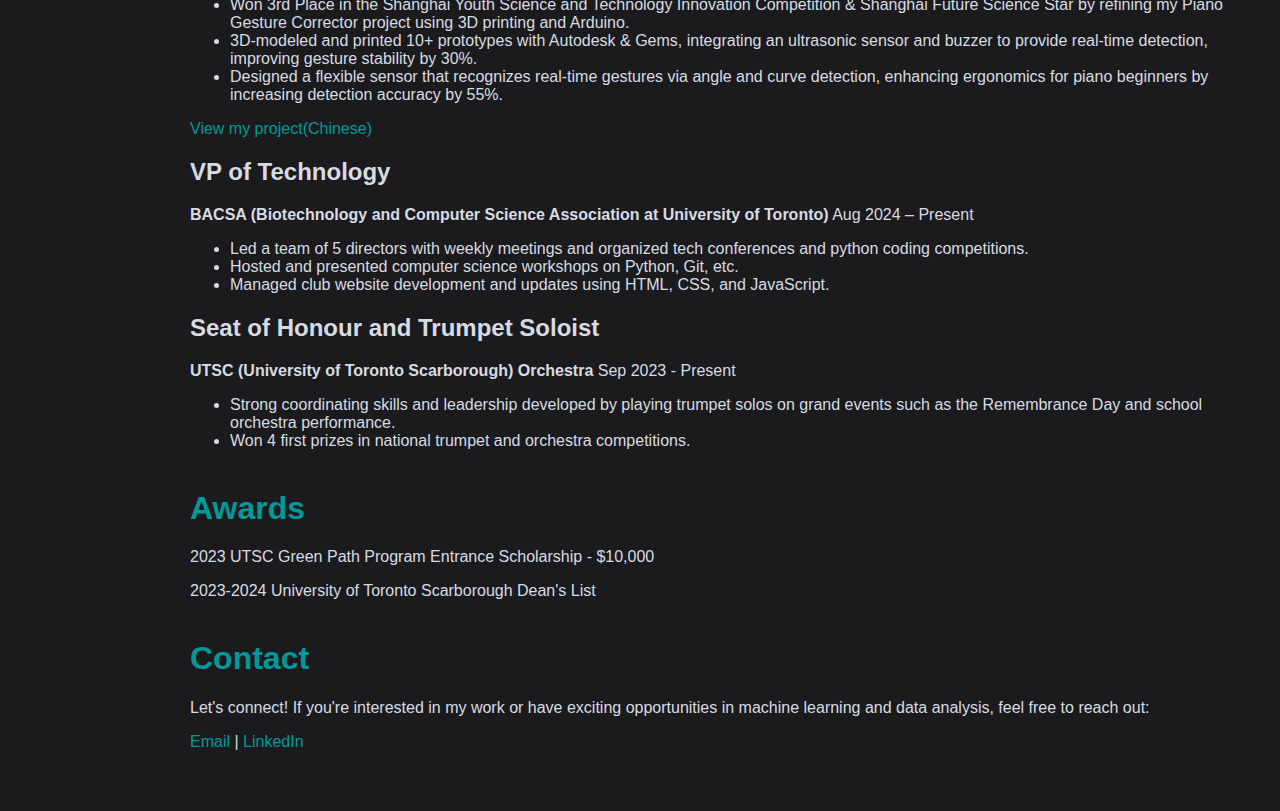
==== commit 300453a0: "Update index.html" ====
--- a/index.html
+++ b/index.html
@@ -129,7 +129,7 @@
     <section id="contact">
       <h1>Contact</h1>
       <p>Let's connect! If you're interested in my work or have exciting opportunities in machine learning and data analysis, feel free to reach out:</p>
-      <a href="mailto:louieyang27@outlook.com">Email</a> | <a href="https://linkedin.com/in/fangluyang/">LinkedIn</a>
+      <a href="mailto:louieyang61@gmail.com">Email</a> | <a href="https://linkedin.com/in/fangluyang/">LinkedIn</a>
     </section>
   </div>
 </body>
--- a/styles.css
+++ b/styles.css
@@ -1,3 +1,4 @@
+/* Global styles */
 body, html {
     margin: 0;
     padding: 0;
@@ -6,9 +7,11 @@
     color: #d8dbe2;
 }
 
+/* Sidebar */
 .sidebar {
     width: 120px;
-    background-color: #373f51;
+    /* Subtle gradient and box shadow for a modern look */
+    background: linear-gradient(180deg, #373f51 0%, #2c2f3a 100%);
     color: white;
     padding: 20px;
     overflow: auto;
@@ -16,11 +19,17 @@
     position: fixed;
     left: 0;
     top: 0;
+    box-shadow: 2px 0 5px rgba(0, 0, 0, 0.4);
 }
 
 .sidebar ul {
     list-style: none;
     padding: 0;
+    margin: 0;
+}
+
+.sidebar ul li {
+    margin-bottom: 10px;
 }
 
 .sidebar ul li a {
@@ -28,14 +37,24 @@
     text-decoration: none;
     display: block;
     padding: 10px;
+    border-radius: 4px;
+    transition: background-color 0.3s ease, color 0.3s ease;
 }
 
+/* Hover effect on sidebar links */
+.sidebar ul li a:hover {
+    background-color: #2c3545;
+    color: #fff;
+}
+
+/* Main content area */
 .main-content {
     margin-left: 170px;
     padding: 20px;
     max-width: calc(100% - 190px);
 }
 
+/* About section layout */
 .about-content {
     display: flex;
     flex-wrap: wrap;
@@ -58,15 +77,18 @@
     border-radius: 10px;
 }
 
+/* Section spacing */
 section {
     margin-bottom: 40px;
 }
 
+/* Headings and links color */
 h1, a {
     color: #009999;
     text-decoration: none;
 }
 
+/* "View Work" button style */
 .view-work-button {
     padding: 10px 20px;
     background-color: #009999;
@@ -82,7 +104,7 @@
     background-color: #a9bcd0;
 }
 
-
+/* Responsive adjustments */
 @media screen and (max-width: 800px) {
     .sidebar {
         width: 120px;
@@ -100,3 +122,4 @@
         flex-direction: column;
     }
 }
+
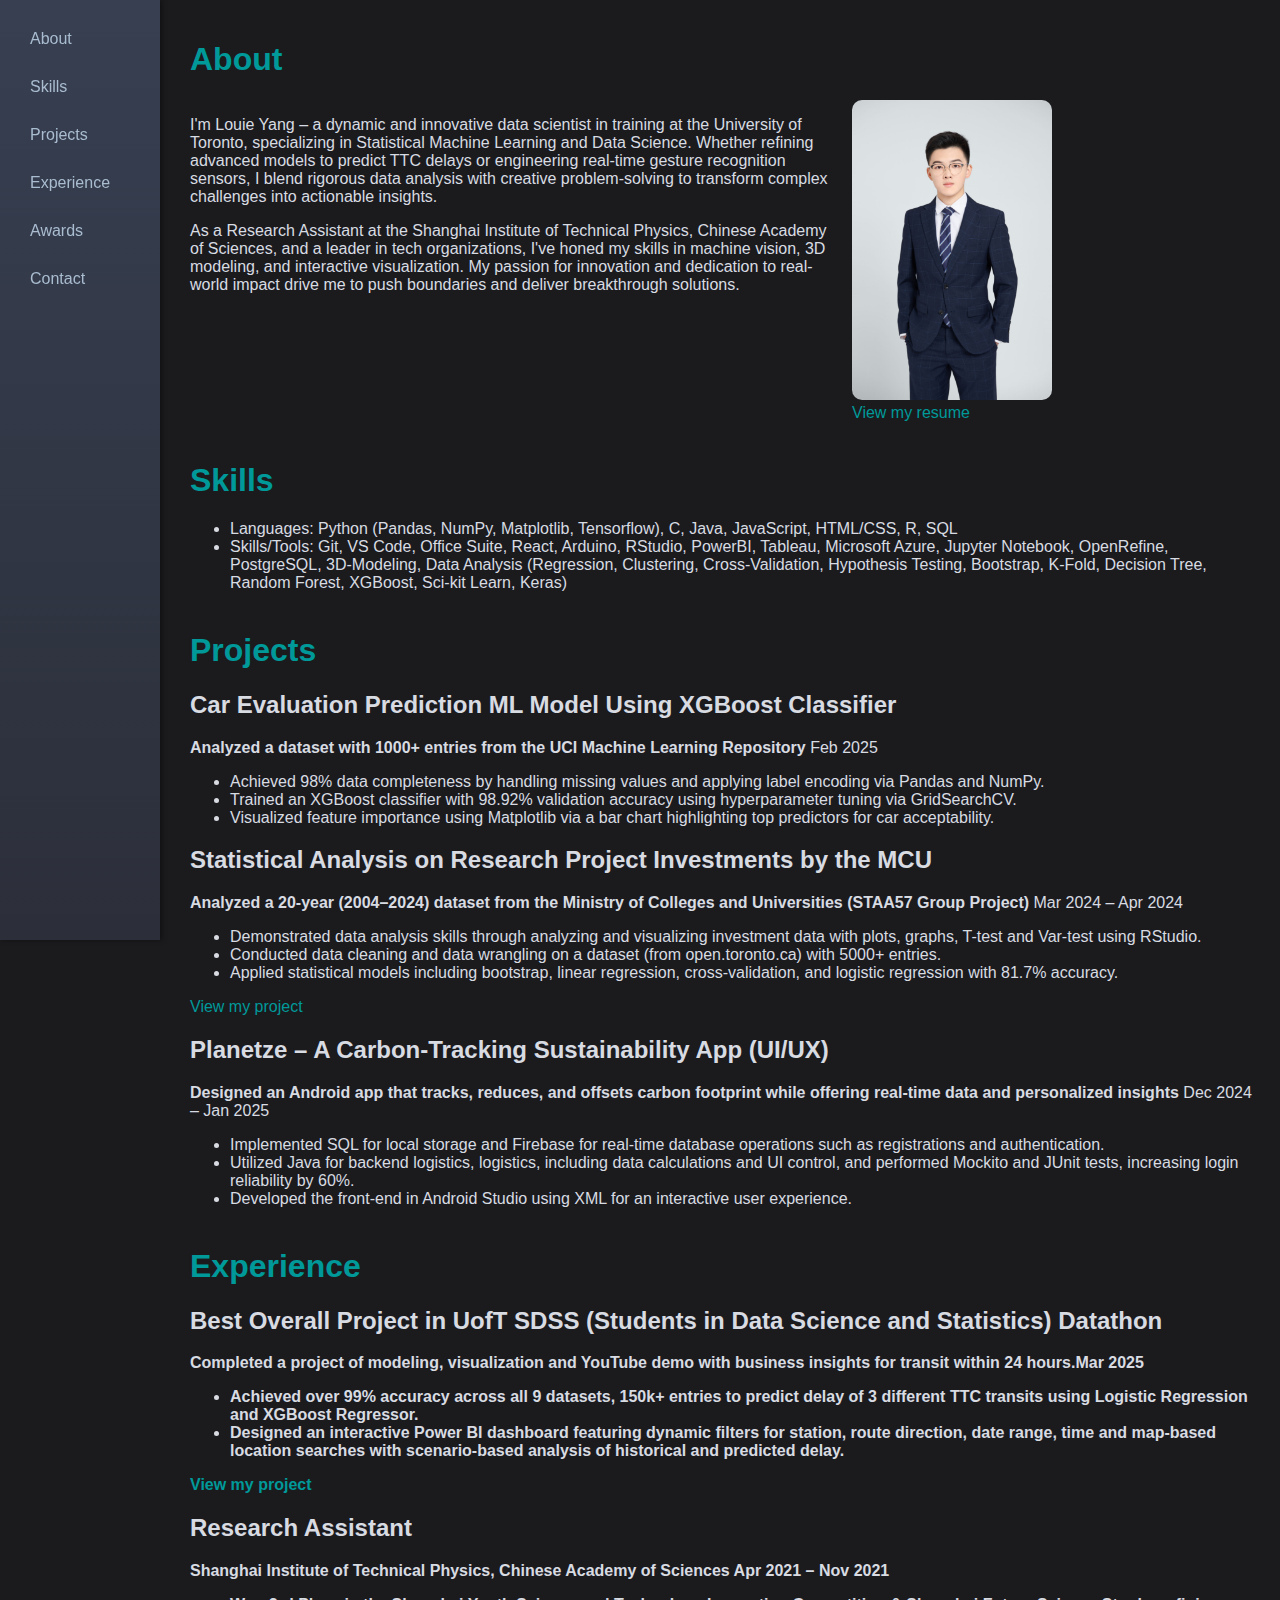
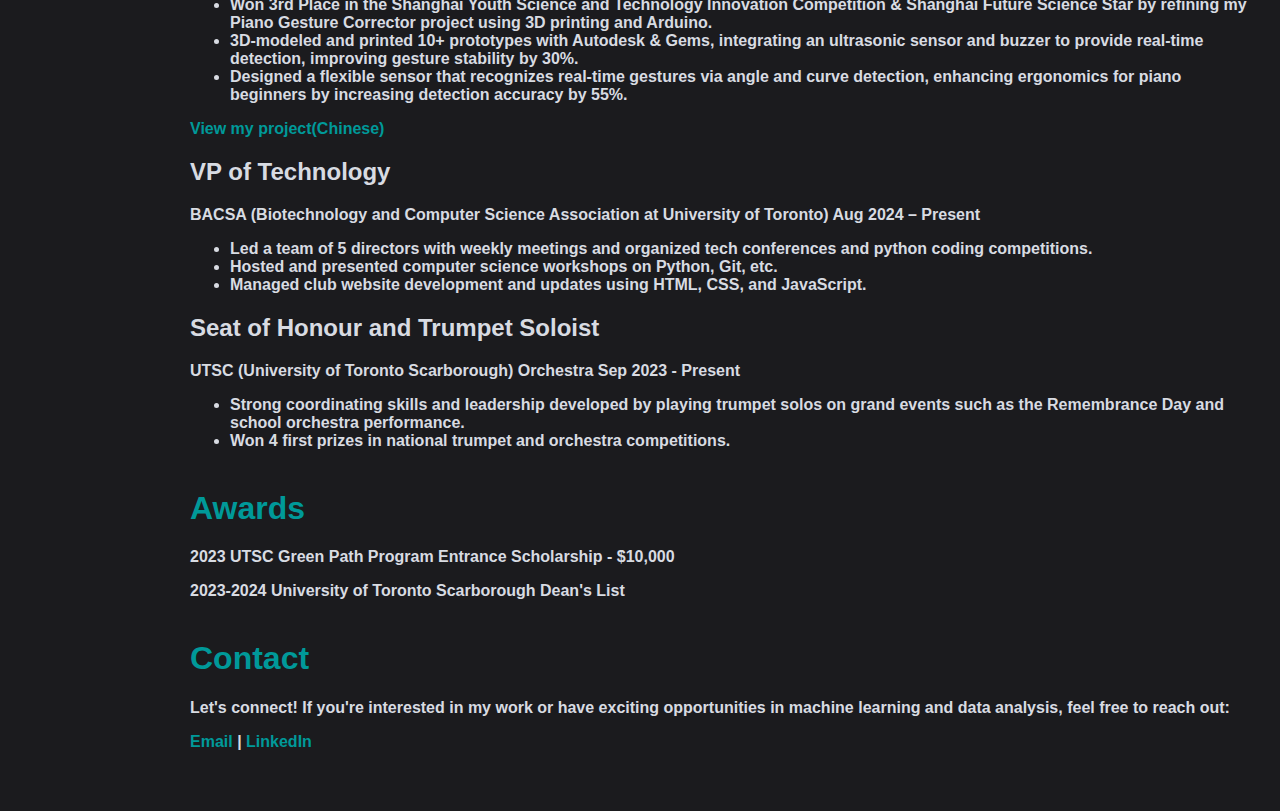
==== commit f8badb26: "Update index.html" ====
--- a/index.html
+++ b/index.html
@@ -82,7 +82,7 @@
       <h1>Experience</h1>
       <div class="experience-item">
         <h2>Best Overall Project in UofT SDSS (Students in Data Science and Statistics) Datathon</h2>
-        <p><strong>Mar 2025</strong> – Completed a project of modeling, visualization and YouTube demo with business insights for transit within 24 hours.</p>
+        <p><strong>Completed a project of modeling, visualization and YouTube demo with business insights for transit within 24 hours.<strong>Mar 2025</p>
         <ul>
           <li>Achieved over 99% accuracy across all 9 datasets, 150k+ entries to predict delay of 3 different TTC transits using Logistic Regression and XGBoost Regressor.</li>
           <li>Designed an interactive Power BI dashboard featuring dynamic filters for station, route direction, date range, time and map-based location searches with scenario-based analysis of historical and predicted delay.</li>
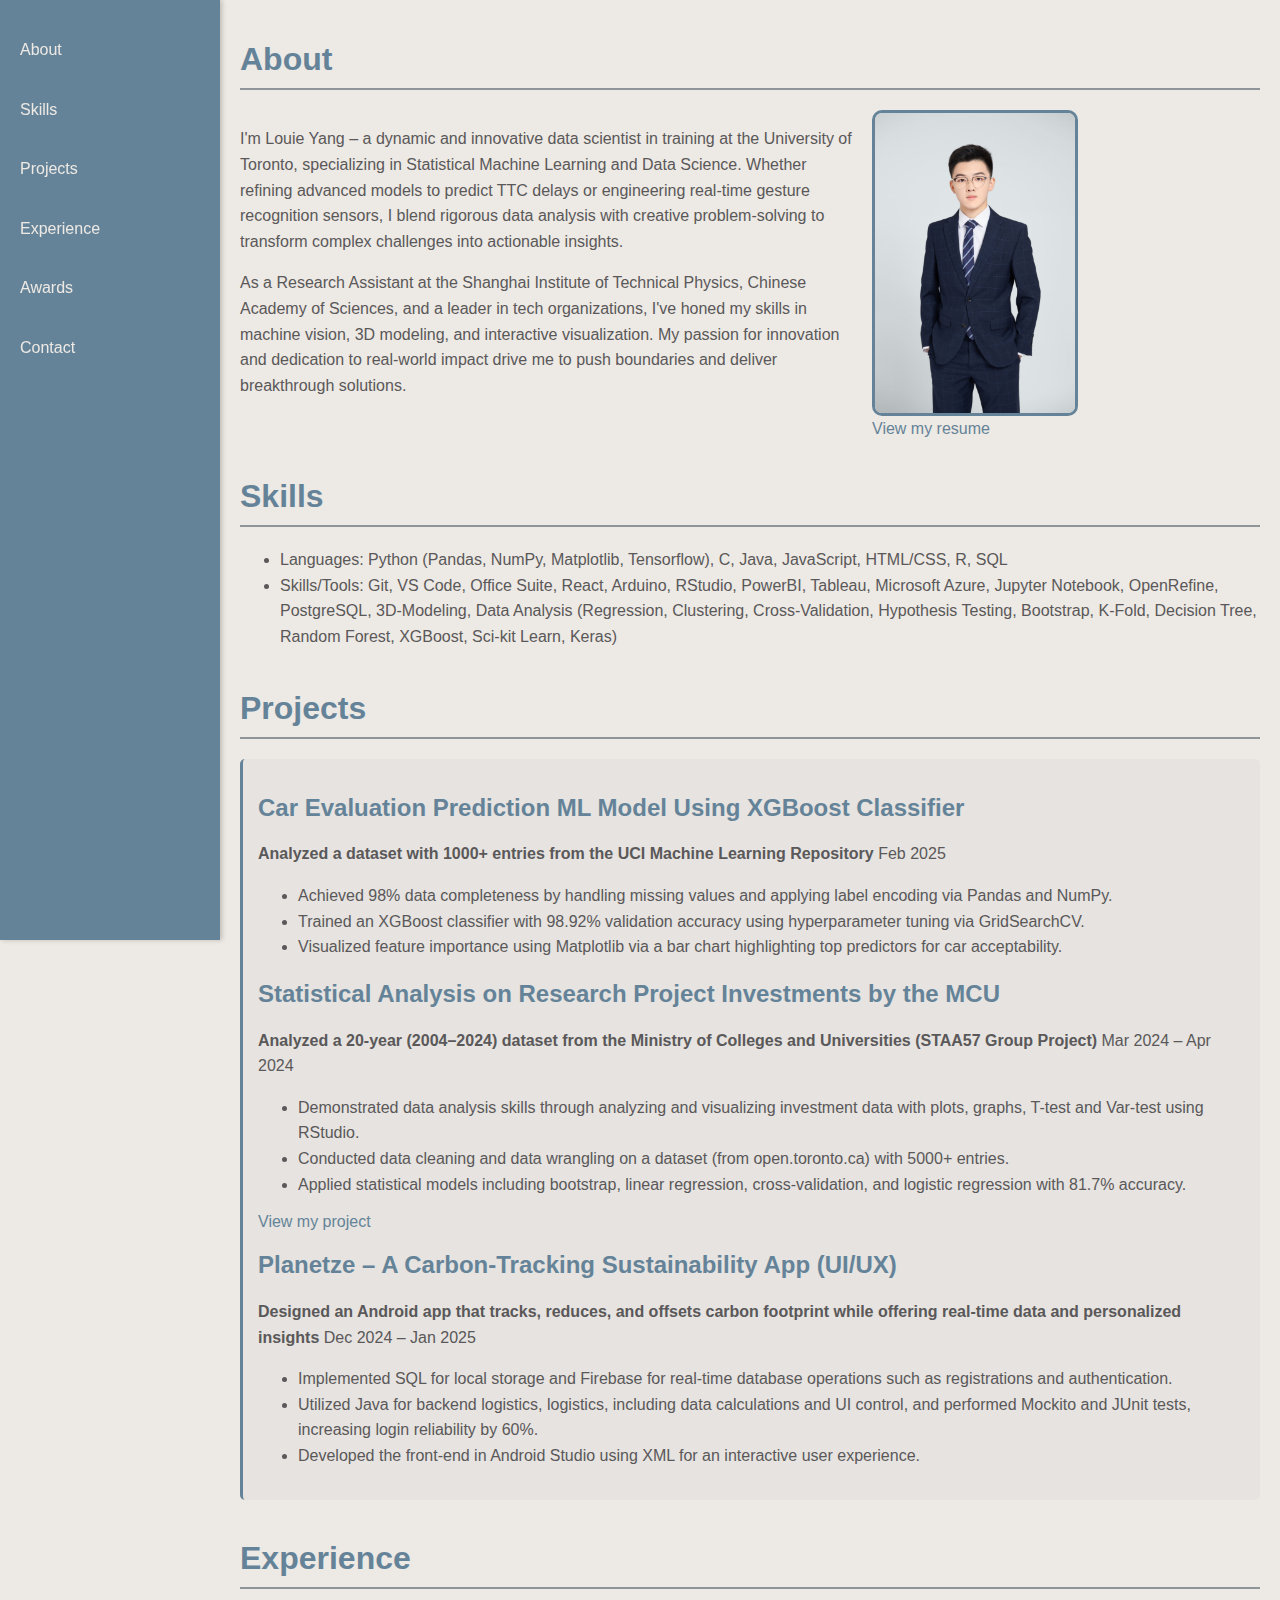
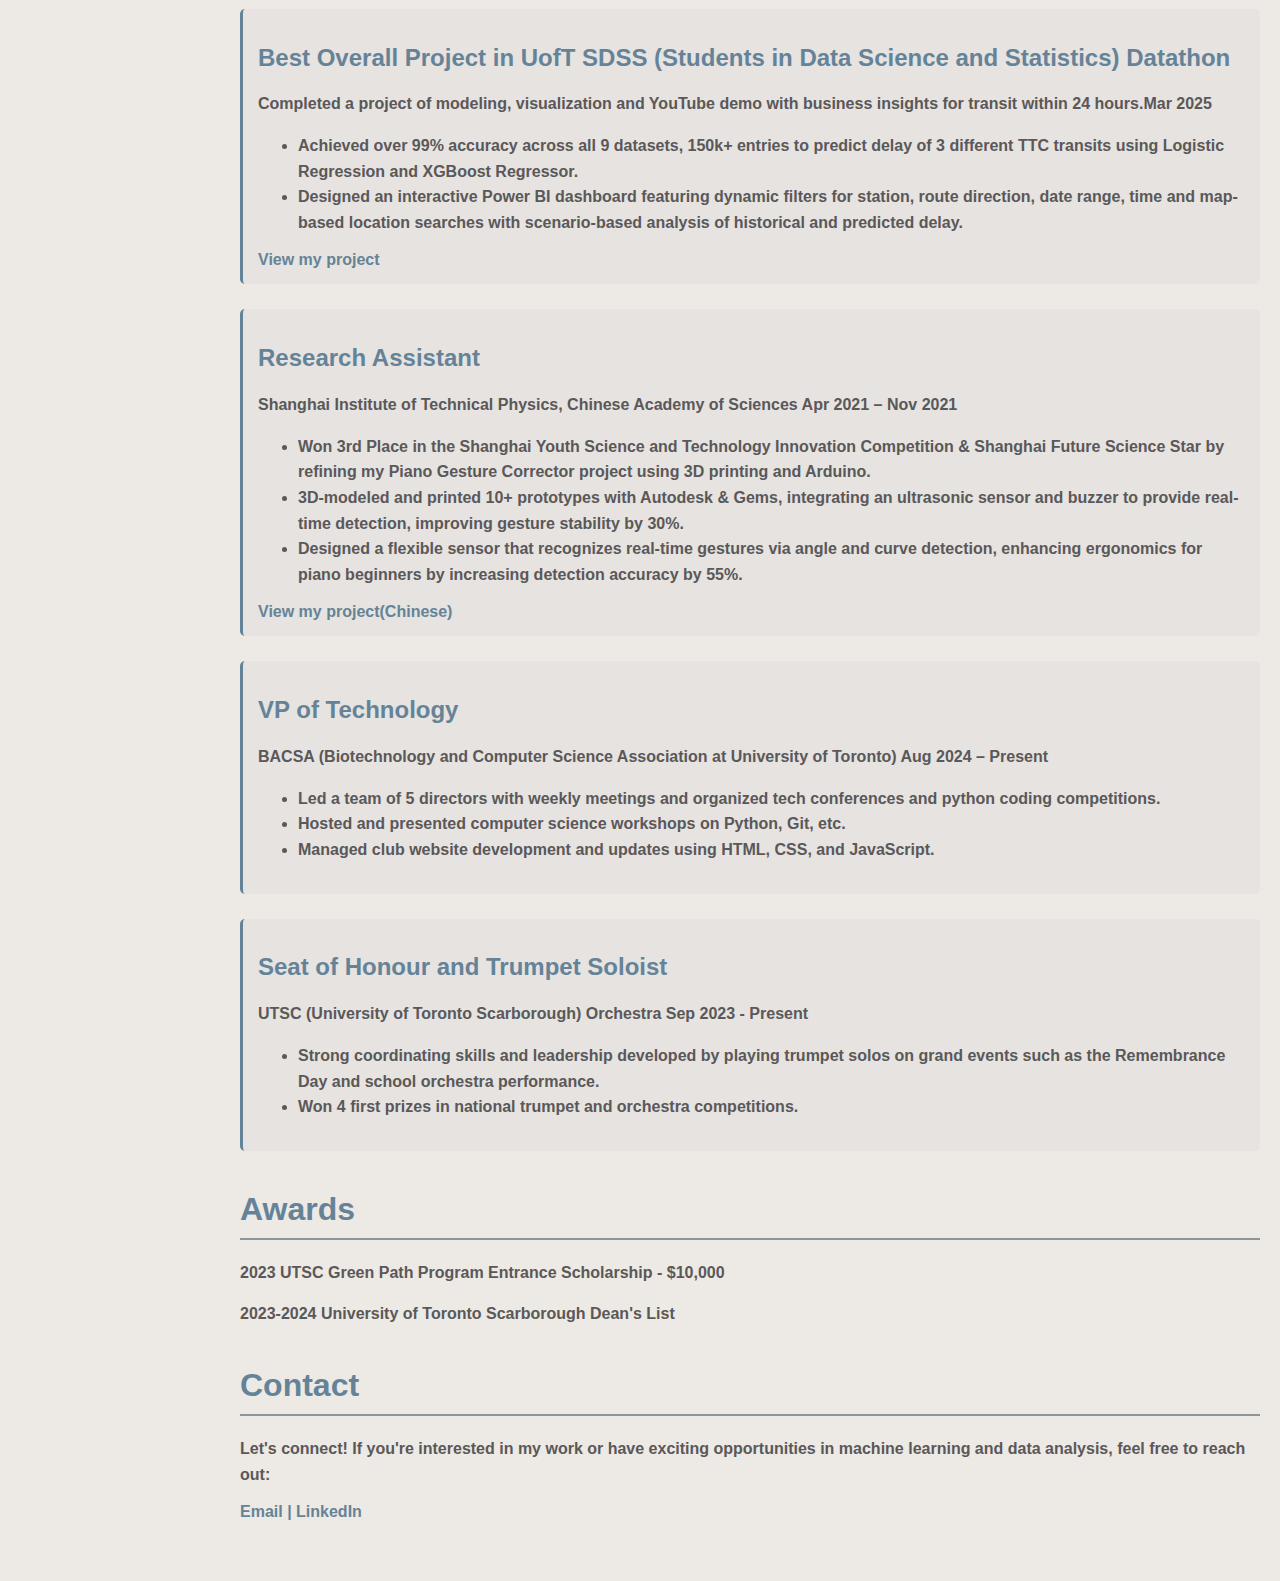
==== commit 41f2dff0: "js" ====
--- a/index.html
+++ b/index.html
@@ -7,8 +7,16 @@
   <link rel="stylesheet" href="styles.css">
 </head>
 <body>
-<div class="sidebar">
-    <ul>
+  <!-- Hamburger Menu Toggle -->
+  <div class="menu-toggle" id="menuToggle">
+    <span></span>
+    <span></span>
+    <span></span>
+  </div>
+
+  <!-- Sidebar Navigation -->
+  <div class="sidebar" id="sidebar">
+    <ul id="navMenu">
       <li><a href="#about">About</a></li>
       <li><a href="#skills">Skills</a></li>
       <li><a href="#projects">Projects</a></li>
@@ -17,7 +25,9 @@
       <li><a href="#contact">Contact</a></li>
     </ul>
   </div>
-  <div class="main-content">
+
+  <!-- Main Content -->
+  <div class="main-content" id="mainContent">
     <section id="about">
       <h1>About</h1>
       <div class="about-content">
@@ -132,6 +142,45 @@
       <a href="mailto:louieyang61@gmail.com">Email</a> | <a href="https://linkedin.com/in/fangluyang/">LinkedIn</a>
     </section>
   </div>
+
+  <!-- JavaScript for menu functionality -->
+  <script>
+    document.addEventListener('DOMContentLoaded', function() {
+      const menuToggle = document.getElementById('menuToggle');
+      const sidebar = document.getElementById('sidebar');
+      
+      // Toggle sidebar and hamburger icon when clicked
+      menuToggle.addEventListener('click', function() {
+        sidebar.classList.toggle('show');
+        menuToggle.classList.toggle('active'); 
+        document.body.classList.toggle('sidebar-open');
+      });
+      
+      // Close sidebar when a link is clicked
+      const navLinks = document.querySelectorAll('#navMenu a');
+      navLinks.forEach(link => {
+        link.addEventListener('click', function() {
+          if (window.innerWidth <= 900) {
+            sidebar.classList.remove('show');
+            menuToggle.classList.remove('active');
+            document.body.classList.remove('sidebar-open');
+          }
+        });
+      });
+      
+      // Handle click outside sidebar on mobile
+      document.addEventListener('click', function(event) {
+        const isClickInsideSidebar = sidebar.contains(event.target);
+        const isClickOnMenuToggle = menuToggle.contains(event.target);
+        
+        if (!isClickInsideSidebar && !isClickOnMenuToggle && sidebar.classList.contains('show')) {
+          sidebar.classList.remove('show');
+          menuToggle.classList.remove('active');
+          document.body.classList.remove('sidebar-open');
+        }
+      });
+    });
+  </script>
 </body>
 </html>
 
--- a/styles.css
+++ b/styles.css
@@ -3,55 +3,126 @@
     margin: 0;
     padding: 0;
     font-family: Arial, sans-serif;
-    background-color: #1b1b1e;
-    color: #d8dbe2;
-}
-
-/* Sidebar */
+    background-color: #ede9e4; /* Off-white background */
+    color: #658398; /* Muted blue text */
+    overflow-x: hidden; /* Prevent horizontal scrollbar when content shifts */
+}
+
+/* When sidebar is open on mobile */
+body.sidebar-open {
+    overflow: hidden; /* Prevent scrolling of the page when sidebar is open */
+}
+
+/* Sidebar navigation (vertical layout) */
 .sidebar {
-    width: 120px;
-    /* Subtle gradient and box shadow for a modern look */
-    background: linear-gradient(180deg, #373f51 0%, #2c2f3a 100%);
-    color: white;
-    padding: 20px;
-    overflow: auto;
+    width: 300px; /* Wider sidebar */
+    background-color: #658398; /* Muted blue sidebar */
+    color: #ede9e4; /* Off-white text for sidebar */
+    padding: 60px 0 20px 0; /* More padding at top for first item */
+    position: fixed;
+    top: 0;
+    left: -300px; /* Start off-screen */
     height: 100vh;
-    position: fixed;
-    left: 0;
-    top: 0;
-    box-shadow: 2px 0 5px rgba(0, 0, 0, 0.4);
+    z-index: 1000;
+    box-shadow: 2px 0 5px rgba(0, 0, 0, 0.2);
+    overflow-y: auto;
+    transition: left 0.3s ease;
+}
+
+.sidebar.show {
+    left: 0; /* Show sidebar when class is added */
 }
 
 .sidebar ul {
     list-style: none;
     padding: 0;
     margin: 0;
+    display: flex;
+    flex-direction: column;
 }
 
 .sidebar ul li {
-    margin-bottom: 10px;
+    margin: 5px 0;
+    width: 100%;
 }
 
 .sidebar ul li a {
-    color: #a9bcd0;
+    color: #ede9e4; /* Off-white links in sidebar */
     text-decoration: none;
     display: block;
-    padding: 10px;
+    padding: 12px 20px;
     border-radius: 4px;
     transition: background-color 0.3s ease, color 0.3s ease;
 }
 
-/* Hover effect on sidebar links */
+/* Hover effect on navigation links */
 .sidebar ul li a:hover {
-    background-color: #2c3545;
-    color: #fff;
-}
-
-/* Main content area */
+    background-color: #8f9499; /* Medium gray background on hover */
+    color: #ede9e4; /* Keep text off-white */
+}
+
+/* Hamburger menu icon - always visible on mobile */
+.menu-toggle {
+    display: none; /* Hidden by default, shown in media query */
+    position: fixed;
+    top: 20px;
+    left: 20px;
+    cursor: pointer;
+    width: 40px;
+    height: 40px;
+    background-color: #658398; /* Muted blue hamburger background */
+    border-radius: 4px;
+    z-index: 1002;
+    transition: left 0.3s ease, transform 0.3s ease;
+    display: flex;
+    flex-direction: column;
+    justify-content: center;
+    align-items: center;
+    box-shadow: 0 2px 4px rgba(0,0,0,0.2);
+}
+
+/* Menu toggle bars */
+.menu-toggle span {
+    display: block;
+    width: 24px;
+    height: 2px;
+    background-color: #ede9e4; /* Off-white hamburger bars */
+    margin: 3px 0;
+    transition: all 0.3s ease;
+}
+
+/* X transformation */
+.menu-toggle.active span:nth-child(1) {
+    transform: translateY(8px) rotate(45deg);
+}
+
+.menu-toggle.active span:nth-child(2) {
+    opacity: 0;
+}
+
+.menu-toggle.active span:nth-child(3) {
+    transform: translateY(-8px) rotate(-45deg);
+}
+
+/* Main content area - adjusted for sidebar */
 .main-content {
-    margin-left: 170px;
+    margin-left: 0; /* Start with no margin on mobile */
     padding: 20px;
-    max-width: calc(100% - 190px);
+    width: 100%;
+    box-sizing: border-box;
+    transition: margin-left 0.3s ease, width 0.3s ease;
+    background-color: #ede9e4; /* Off-white content background */
+}
+
+/* When sidebar is visible - push content */
+.sidebar.show ~ .main-content {
+    margin-left: 300px;
+    width: calc(100% - 300px);
+}
+
+/* Move menu toggle with content */
+.sidebar.show ~ .menu-toggle {
+    left: 320px;
 }
 
 /* About section layout */
@@ -75,6 +146,7 @@
     max-width: 100%;
     height: auto;
     border-radius: 10px;
+    border: 3px solid #658398; /* Muted blue border to profile image */
 }
 
 /* Section spacing */
@@ -83,43 +155,111 @@
 }
 
 /* Headings and links color */
-h1, a {
-    color: #009999;
+h1, h2, a {
+    color: #658398; /* Muted blue headings and links */
     text-decoration: none;
+}
+
+/* Add a slight underline effect on links when hovered */
+a:hover {
+    text-decoration: underline;
+    color: #8f9499; /* Medium gray on hover */
+}
+
+/* Section headings with bottom border */
+section h1 {
+    border-bottom: 2px solid #8f9499; /* Medium gray bottom border */
+    padding-bottom: 10px;
+    margin-bottom: 20px;
+}
+
+/* Paragraph text */
+p, li {
+    color: #5a5859; /* Dark gray for body text for better contrast */
+    line-height: 1.6;
 }
 
 /* "View Work" button style */
 .view-work-button {
     padding: 10px 20px;
-    background-color: #009999;
-    color: white;
+    background-color: #658398; /* Muted blue button */
+    color: #ede9e4; /* Off-white text */
     text-decoration: none;
     border: none;
     border-radius: 5px;
     font-weight: bold;
     cursor: pointer;
+    transition: background-color 0.3s ease;
 }
 
 .view-work-button:hover {
-    background-color: #a9bcd0;
-}
-
-/* Responsive adjustments */
-@media screen and (max-width: 800px) {
+    background-color: #8f9499; /* Medium gray on hover */
+    text-decoration: none; /* No underline on button hover */
+}
+
+/* Project and experience items with subtle borders */
+.project-item, .experience-item {
+    border-left: 3px solid #658398; /* Muted blue left border */
+    padding-left: 15px;
+    margin-bottom: 25px;
+    background-color: rgba(205, 207, 208, 0.2); /* Very light gray background */
+    padding: 15px;
+    border-radius: 5px;
+}
+
+/* Non-mobile (larger screens) */
+@media screen and (min-width: 901px) {
+    .menu-toggle {
+        display: none; /* Hide hamburger on desktop */
+    }
+    
     .sidebar {
-        width: 120px;
-    }
+        left: 0; /* Always show sidebar on desktop */
+        width: 220px;
+        padding-top: 20px;
+        background-color: #658398; /* Muted blue sidebar */
+    }
+    
     .main-content {
-        margin-left: 140px;
-        max-width: calc(100% - 150px);
-    }
+        margin-left: 220px;
+        width: calc(100% - 220px);
+        background-color: #ede9e4; /* Off-white content background */
+    }
+}
+
+/* Responsive adjustments for mobile */
+@media screen and (max-width: 900px) {
+    .menu-toggle {
+        display: flex; /* Always show hamburger on mobile */
+    }
+    
+    .sidebar {
+        width: 300px;
+        background-color: #658398; /* Muted blue sidebar */
+    }
+    
+    /* First section needs padding to not be under the menu toggle */
+    section:first-child {
+        padding-top: 30px;
+    }
+    
+    /* Center first heading on mobile */
+    section:first-child h1 {
+        margin-top: 20px;
+    }
+    
     .profile-photo {
         flex: 1 0 100%;
         margin-left: 0;
         margin-top: 20px;
     }
+    
     .about-content {
         flex-direction: column;
     }
-}
-
+    
+    .about-text {
+        max-width: 100%;
+    }
+}
+
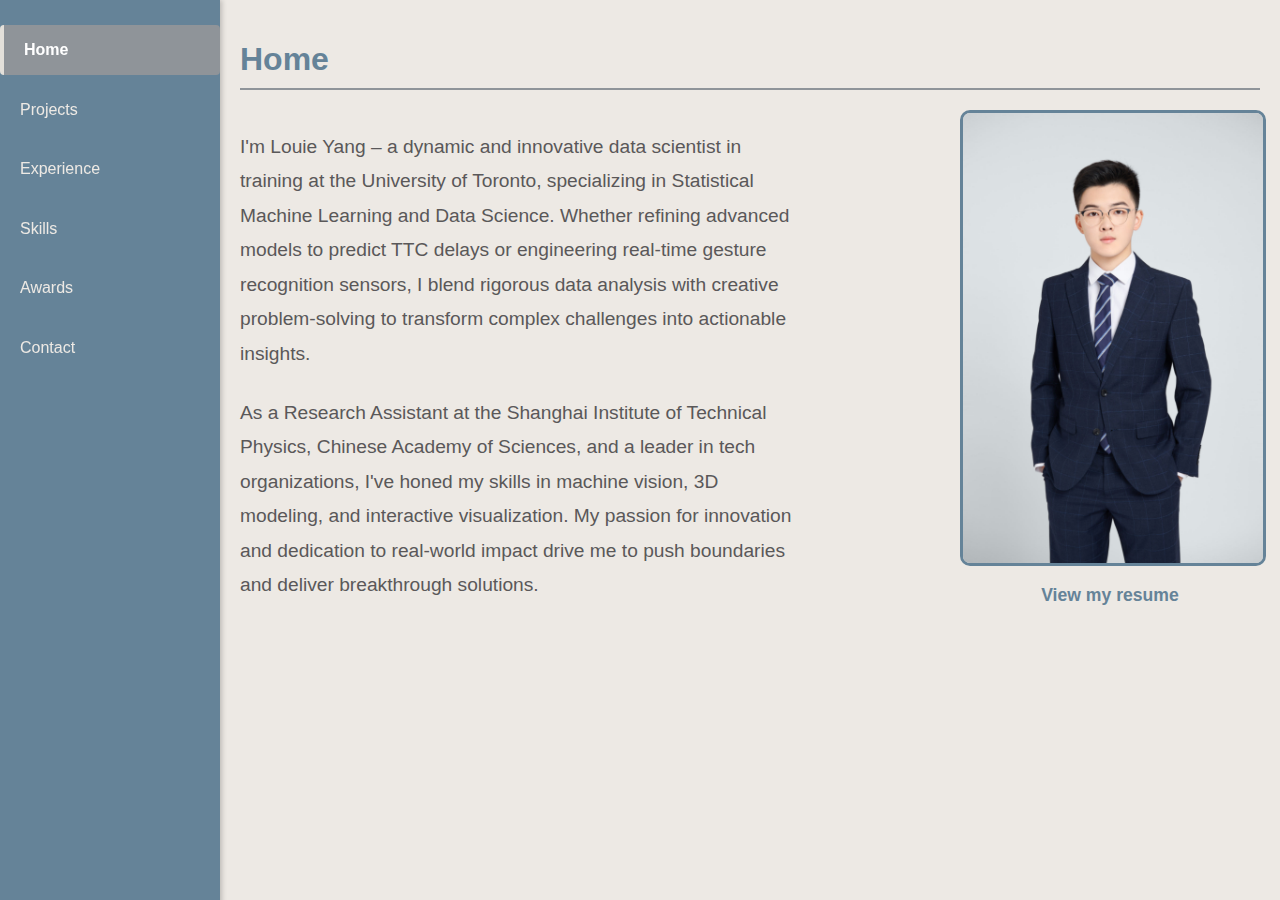
==== commit f2b62409: "folders" ====
--- a/index.html
+++ b/index.html
@@ -3,8 +3,8 @@
 <head>
   <meta charset="UTF-8">
   <meta name="viewport" content="width=device-width, initial-scale=1.0">
-  <title>Louie Yang's Portfolio</title>
-  <link rel="stylesheet" href="styles.css">
+  <title>Home - Louie Yang's Portfolio</title>
+  <link rel="stylesheet" href="css/styles.css">
 </head>
 <body>
   <!-- Hamburger Menu Toggle -->
@@ -17,21 +17,22 @@
   <!-- Sidebar Navigation -->
   <div class="sidebar" id="sidebar">
     <ul id="navMenu">
-      <li><a href="#about">About</a></li>
-      <li><a href="#skills">Skills</a></li>
-      <li><a href="#projects">Projects</a></li>
-      <li><a href="#experience">Experience</a></li>
-      <li><a href="#awards">Awards</a></li>
-      <li><a href="#contact">Contact</a></li>
+      <li><a href="index.html" class="active">Home</a></li>
+      <li><a href="pages/projects.html">Projects</a></li>
+      <li><a href="pages/experience.html">Experience</a></li>
+      <li><a href="pages/skills.html">Skills</a></li>
+      <li><a href="pages/awards.html">Awards</a></li>
+      <li><a href="pages/contact.html">Contact</a></li>
     </ul>
   </div>
 
   <!-- Main Content -->
   <div class="main-content" id="mainContent">
-    <section id="about">
-      <h1>About</h1>
-      <div class="about-content">
-        <div class="about-text">
+    <!-- Home Section (formerly About) -->
+    <section id="home">
+      <h1>Home</h1>
+      <div class="home-content">
+        <div class="home-text">
           <p>
             I'm Louie Yang – a dynamic and innovative data scientist in training at the University of Toronto, specializing in Statistical Machine Learning and Data Science. Whether refining advanced models to predict TTC delays or engineering real-time gesture recognition sensors, I blend rigorous data analysis with creative problem-solving to transform complex challenges into actionable insights.
           </p>
@@ -40,147 +41,15 @@
           </p>
         </div>
         <div class="profile-photo">
-          <img src="profile.jpg" alt="Louie Yang">
-          <!-- Resume link now appears as plain text right below the profile photo -->
-          <a href="./Resume.pdf">View my resume</a>
+          <img src="images/profile.jpg" alt="Louie Yang">
+          <a href="documents/Resume.pdf">View my resume</a>
         </div>
       </div>
     </section>
-
-    <!-- Skills Section -->
-    <section id="skills">
-      <h1>Skills</h1>
-      <ul>
-        <li>Languages: Python (Pandas, NumPy, Matplotlib, Tensorflow), C, Java, JavaScript, HTML/CSS, R, SQL</li>
-        <li>Skills/Tools: Git, VS Code, Office Suite, React, Arduino, RStudio, PowerBI, Tableau, Microsoft Azure, Jupyter Notebook, OpenRefine, PostgreSQL, 3D-Modeling, Data Analysis (Regression, Clustering, Cross-Validation, Hypothesis Testing, Bootstrap, K-Fold, Decision Tree, Random Forest, XGBoost, Sci-kit Learn, Keras)</li>
-      </ul>
-    </section>
-
-    <!-- Projects Section -->
-    <section id="projects">
-      <h1>Projects</h1>
-      <div class="project-item">
-        <h2>Car Evaluation Prediction ML Model Using XGBoost Classifier</h2>
-        <p><strong>Analyzed a dataset with 1000+ entries from the UCI Machine Learning Repository</strong> Feb 2025</p>
-        <ul>
-          <li>Achieved 98% data completeness by handling missing values and applying label encoding via Pandas and NumPy.</li>
-          <li>Trained an XGBoost classifier with 98.92% validation accuracy using hyperparameter tuning via GridSearchCV.</li>
-          <li>Visualized feature importance using Matplotlib via a bar chart highlighting top predictors for car acceptability.</li>
-        </ul>
-
-        <h2>Statistical Analysis on Research Project Investments by the MCU</h2>
-        <p><strong>Analyzed a 20-year (2004–2024) dataset from the Ministry of Colleges and Universities (STAA57 Group Project)</strong> Mar 2024 – Apr 2024</p>
-        <ul>
-          <li>Demonstrated data analysis skills through analyzing and visualizing investment data with plots, graphs, T-test and Var-test using RStudio.</li>
-          <li>Conducted data cleaning and data wrangling on a dataset (from open.toronto.ca) with 5000+ entries.</li>
-          <li>Applied statistical models including bootstrap, linear regression, cross-validation, and logistic regression with 81.7% accuracy.</li>
-        </ul>
-          <a href="./staa57_project_with_appendix.pdf">View my project</a>
-
-        <h2>Planetze – A Carbon-Tracking Sustainability App (UI/UX)</h2>
-        <p><strong>Designed an Android app that tracks, reduces, and offsets carbon footprint while offering real-time data and personalized insights</strong> Dec 2024 – Jan 2025</p>
-        <ul>
-          <li>Implemented SQL for local storage and Firebase for real-time database operations such as registrations and authentication.</li>
-          <li>Utilized Java for backend logistics, logistics, including data calculations and UI control, and performed Mockito and JUnit tests, increasing login reliability by 60%.</li>
-          <li>Developed the front-end in Android Studio using XML for an interactive user experience.</li>
-        </ul>
-      </div>
-    </section>
-
-    <!-- Experience Section -->
-    <section id="experience">
-      <h1>Experience</h1>
-      <div class="experience-item">
-        <h2>Best Overall Project in UofT SDSS (Students in Data Science and Statistics) Datathon</h2>
-        <p><strong>Completed a project of modeling, visualization and YouTube demo with business insights for transit within 24 hours.<strong>Mar 2025</p>
-        <ul>
-          <li>Achieved over 99% accuracy across all 9 datasets, 150k+ entries to predict delay of 3 different TTC transits using Logistic Regression and XGBoost Regressor.</li>
-          <li>Designed an interactive Power BI dashboard featuring dynamic filters for station, route direction, date range, time and map-based location searches with scenario-based analysis of historical and predicted delay.</li>
-        </ul>
-        <a href="https://devpost.com/software/5w-1h-am-i-late">View my project</a>
-      </div>
-      <div class="experience-item">
-        <h2>Research Assistant</h2>
-        <p><strong>Shanghai Institute of Technical Physics, Chinese Academy of Sciences</strong> Apr 2021 – Nov 2021</p>
-        <ul>
-          <li>Won 3rd Place in the Shanghai Youth Science and Technology Innovation Competition &amp; Shanghai Future Science Star by refining my Piano Gesture Corrector project using 3D printing and Arduino.</li>
-          <li>3D-modeled and printed 10+ prototypes with Autodesk &amp; Gems, integrating an ultrasonic sensor and buzzer to provide real-time detection, improving gesture stability by 30%.</li>
-          <li>Designed a flexible sensor that recognizes real-time gestures via angle and curve detection, enhancing ergonomics for piano beginners by increasing detection accuracy by 55%.</li>
-        </ul>
-        <a href="./Piano Gesture Corrector based on 3D Printing and Arduino.pdf">View my project(Chinese)</a>
-      </div>
-      <div class="experience-item">
-        <h2>VP of Technology</h2>
-        <p><strong>BACSA (Biotechnology and Computer Science Association at University of Toronto)</strong> Aug 2024 – Present</p>
-        <ul>
-          <li>Led a team of 5 directors with weekly meetings and organized tech conferences and python coding competitions.</li>
-          <li>Hosted and presented computer science workshops on Python, Git, etc.</li>
-          <li>Managed club website development and updates using HTML, CSS, and JavaScript.</li>
-        </ul>
-      </div>
-      <div class="experience-item">
-        <h2>Seat of Honour and Trumpet Soloist</h2>
-        <p><strong>UTSC (University of Toronto Scarborough) Orchestra</strong> Sep 2023 - Present</p>
-        <ul>
-          <li>Strong coordinating skills and leadership developed by playing trumpet solos on grand events such as the Remembrance Day and school orchestra performance.</li>
-          <li>Won 4 first prizes in national trumpet and orchestra competitions.</li>
-        </ul>
-      </div>
-    </section>
-
-    <!-- Awards Section -->
-    <section id="awards">
-      <h1>Awards</h1>
-      <p>2023 UTSC Green Path Program Entrance Scholarship - $10,000</p>
-      <p>2023-2024 University of Toronto Scarborough Dean's List</p>
-    </section>
-
-    <!-- Contact Section -->
-    <section id="contact">
-      <h1>Contact</h1>
-      <p>Let's connect! If you're interested in my work or have exciting opportunities in machine learning and data analysis, feel free to reach out:</p>
-      <a href="mailto:louieyang61@gmail.com">Email</a> | <a href="https://linkedin.com/in/fangluyang/">LinkedIn</a>
-    </section>
   </div>
 
-  <!-- JavaScript for menu functionality -->
-  <script>
-    document.addEventListener('DOMContentLoaded', function() {
-      const menuToggle = document.getElementById('menuToggle');
-      const sidebar = document.getElementById('sidebar');
-      
-      // Toggle sidebar and hamburger icon when clicked
-      menuToggle.addEventListener('click', function() {
-        sidebar.classList.toggle('show');
-        menuToggle.classList.toggle('active'); 
-        document.body.classList.toggle('sidebar-open');
-      });
-      
-      // Close sidebar when a link is clicked
-      const navLinks = document.querySelectorAll('#navMenu a');
-      navLinks.forEach(link => {
-        link.addEventListener('click', function() {
-          if (window.innerWidth <= 900) {
-            sidebar.classList.remove('show');
-            menuToggle.classList.remove('active');
-            document.body.classList.remove('sidebar-open');
-          }
-        });
-      });
-      
-      // Handle click outside sidebar on mobile
-      document.addEventListener('click', function(event) {
-        const isClickInsideSidebar = sidebar.contains(event.target);
-        const isClickOnMenuToggle = menuToggle.contains(event.target);
-        
-        if (!isClickInsideSidebar && !isClickOnMenuToggle && sidebar.classList.contains('show')) {
-          sidebar.classList.remove('show');
-          menuToggle.classList.remove('active');
-          document.body.classList.remove('sidebar-open');
-        }
-      });
-    });
-  </script>
+  <!-- JavaScript -->
+  <script src="js/main.js"></script>
 </body>
 </html>
 
--- a/css/styles.css
+++ b/css/styles.css
@@ -0,0 +1,320 @@
+/* Global styles */
+body, html {
+    margin: 0;
+    padding: 0;
+    font-family: Arial, sans-serif;
+    background-color: #ede9e4; /* Off-white background */
+    color: #658398; /* Muted blue text */
+    overflow-x: hidden; /* Prevent horizontal scrollbar when content shifts */
+}
+
+/* When sidebar is open on mobile */
+body.sidebar-open {
+    overflow: hidden; /* Prevent scrolling of the page when sidebar is open */
+}
+
+/* Sidebar navigation (vertical layout) */
+.sidebar {
+    width: 300px; /* Wider sidebar */
+    background-color: #658398; /* Muted blue sidebar */
+    color: #ede9e4; /* Off-white text for sidebar */
+    padding: 60px 0 20px 0; /* More padding at top for first item */
+    position: fixed;
+    top: 0;
+    left: -300px; /* Start off-screen */
+    height: 100vh;
+    z-index: 1000;
+    box-shadow: 2px 0 5px rgba(0, 0, 0, 0.2);
+    overflow-y: auto;
+    transition: left 0.3s ease;
+}
+
+.sidebar.show {
+    left: 0; /* Show sidebar when class is added */
+}
+
+.sidebar ul {
+    list-style: none;
+    padding: 0;
+    margin: 0;
+    display: flex;
+    flex-direction: column;
+}
+
+.sidebar ul li {
+    margin: 5px 0;
+    width: 100%;
+}
+
+.sidebar ul li a {
+    color: #ede9e4; /* Off-white links in sidebar */
+    text-decoration: none;
+    display: block;
+    padding: 12px 20px;
+    border-radius: 4px;
+    transition: background-color 0.3s ease, color 0.3s ease;
+}
+
+/* Highlight active page in navigation */
+.sidebar ul li a.active {
+    background-color: #8f9499; /* Medium gray background for active link */
+    color: #ffffff; /* White text for better contrast */
+    font-weight: bold;
+    border-left: 4px solid #e3e0da; /* Light border to highlight active page */
+}
+
+/* Hover effect on navigation links */
+.sidebar ul li a:hover {
+    background-color: #8f9499; /* Medium gray background on hover */
+    color: #ede9e4; /* Keep text off-white */
+}
+
+/* Hamburger menu icon - always visible on mobile */
+.menu-toggle {
+    display: none; /* Hidden by default, shown in media query */
+    position: fixed;
+    top: 20px;
+    left: 20px;
+    cursor: pointer;
+    width: 40px;
+    height: 40px;
+    background-color: #658398; /* Muted blue hamburger background */
+    border-radius: 4px;
+    z-index: 1002;
+    transition: left 0.3s ease, transform 0.3s ease;
+    display: flex;
+    flex-direction: column;
+    justify-content: center;
+    align-items: center;
+    box-shadow: 0 2px 4px rgba(0,0,0,0.2);
+}
+
+/* Menu toggle bars */
+.menu-toggle span {
+    display: block;
+    width: 24px;
+    height: 2px;
+    background-color: #ede9e4; /* Off-white hamburger bars */
+    margin: 3px 0;
+    transition: all 0.3s ease;
+}
+
+/* X transformation */
+.menu-toggle.active span:nth-child(1) {
+    transform: translateY(8px) rotate(45deg);
+}
+
+.menu-toggle.active span:nth-child(2) {
+    opacity: 0;
+}
+
+.menu-toggle.active span:nth-child(3) {
+    transform: translateY(-8px) rotate(-45deg);
+}
+
+/* Main content area - adjusted for sidebar */
+.main-content {
+    margin-left: 0; /* Start with no margin on mobile */
+    padding: 20px;
+    width: 100%;
+    box-sizing: border-box;
+    transition: margin-left 0.3s ease, width 0.3s ease;
+    background-color: #ede9e4; /* Off-white content background */
+}
+
+/* When sidebar is visible - push content */
+.sidebar.show ~ .main-content {
+    margin-left: 300px;
+    width: calc(100% - 300px);
+}
+
+/* Move menu toggle with content */
+.sidebar.show ~ .menu-toggle {
+    left: 320px;
+}
+
+/* Home section layout (formerly About) */
+.home-content {
+    display: flex;
+    flex-wrap: wrap;
+    align-items: flex-start;
+    justify-content: space-between;
+}
+
+.home-text {
+    flex: 1;
+    min-width: 200px;
+    max-width: 55%;
+}
+
+/* Larger font size for home page paragraphs */
+#home p {
+    font-size: 1.2rem;
+    line-height: 1.8;
+    margin-bottom: 24px;
+}
+
+.profile-photo {
+    flex: 0 0 300px; /* Larger fixed width */
+    margin-left: 40px; /* Move further to the right */
+    text-align: center;
+}
+
+.profile-photo img {
+    max-width: 100%;
+    height: auto;
+    border-radius: 10px;
+    border: 3px solid #658398; /* Muted blue border to profile image */
+}
+
+.profile-photo a {
+    display: block;
+    margin-top: 15px;
+    font-size: 1.1rem;
+    font-weight: bold;
+}
+
+/* Section spacing */
+section {
+    margin-bottom: 40px;
+}
+
+/* Headings and links color */
+h1, h2, a {
+    color: #658398; /* Muted blue headings and links */
+    text-decoration: none;
+}
+
+/* Add a slight underline effect on links when hovered */
+a:hover {
+    text-decoration: underline;
+    color: #8f9499; /* Medium gray on hover */
+}
+
+/* Section headings with bottom border */
+section h1 {
+    border-bottom: 2px solid #8f9499; /* Medium gray bottom border */
+    padding-bottom: 10px;
+    margin-bottom: 20px;
+}
+
+/* Paragraph text */
+p, li {
+    color: #5a5859; /* Dark gray for body text for better contrast */
+    line-height: 1.6;
+}
+
+/* "View Work" button style */
+.view-work-button {
+    padding: 10px 20px;
+    background-color: #658398; /* Muted blue button */
+    color: #ede9e4; /* Off-white text */
+    text-decoration: none;
+    border: none;
+    border-radius: 5px;
+    font-weight: bold;
+    cursor: pointer;
+    transition: background-color 0.3s ease;
+}
+
+.view-work-button:hover {
+    background-color: #8f9499; /* Medium gray on hover */
+    text-decoration: none; /* No underline on button hover */
+}
+
+/* Skills section enhancements */
+#skills p {
+    background-color: rgba(205, 207, 208, 0.2);
+    padding: 15px;
+    border-radius: 5px;
+    margin-bottom: 15px;
+    border-left: 3px solid #658398;
+}
+
+#skills p strong {
+    color: #658398;
+    font-weight: 600;
+    display: inline-block;
+    margin-right: 8px;
+}
+
+/* Awards section styling */
+#awards p {
+    background-color: rgba(205, 207, 208, 0.2);
+    padding: 15px;
+    border-radius: 5px;
+    margin-bottom: 15px;
+    border-left: 3px solid #658398;
+}
+
+/* Project and experience items with subtle borders */
+.project-item, .experience-item {
+    border-left: 3px solid #658398; /* Muted blue left border */
+    padding-left: 15px;
+    margin-bottom: 25px;
+    background-color: rgba(205, 207, 208, 0.2); /* Very light gray background */
+    padding: 15px;
+    border-radius: 5px;
+}
+
+/* Non-mobile (larger screens) */
+@media screen and (min-width: 901px) {
+    .menu-toggle {
+        display: none; /* Hide hamburger on desktop */
+    }
+    
+    .sidebar {
+        left: 0; /* Always show sidebar on desktop */
+        width: 220px;
+        padding-top: 20px;
+        background-color: #658398; /* Muted blue sidebar */
+    }
+    
+    .main-content {
+        margin-left: 220px;
+        width: calc(100% - 220px);
+        background-color: #ede9e4; /* Off-white content background */
+    }
+}
+
+/* Responsive adjustments for mobile */
+@media screen and (max-width: 900px) {
+    .menu-toggle {
+        display: flex; /* Always show hamburger on mobile */
+    }
+    
+    .sidebar {
+        width: 300px;
+        background-color: #658398; /* Muted blue sidebar */
+    }
+    
+    /* First section needs padding to not be under the menu toggle */
+    section:first-child {
+        padding-top: 30px;
+    }
+    
+    /* Center first heading on mobile */
+    section:first-child h1 {
+        margin-top: 20px;
+    }
+    
+    .profile-photo {
+        flex: 1 0 100%;
+        margin-left: 0;
+        margin-top: 20px;
+        text-align: center;
+    }
+    
+    .home-content {
+        flex-direction: column;
+    }
+    
+    .home-text {
+        max-width: 100%;
+    }
+    
+    #home p {
+        font-size: 1.1rem; /* Slightly smaller on mobile */
+    }
+}
+
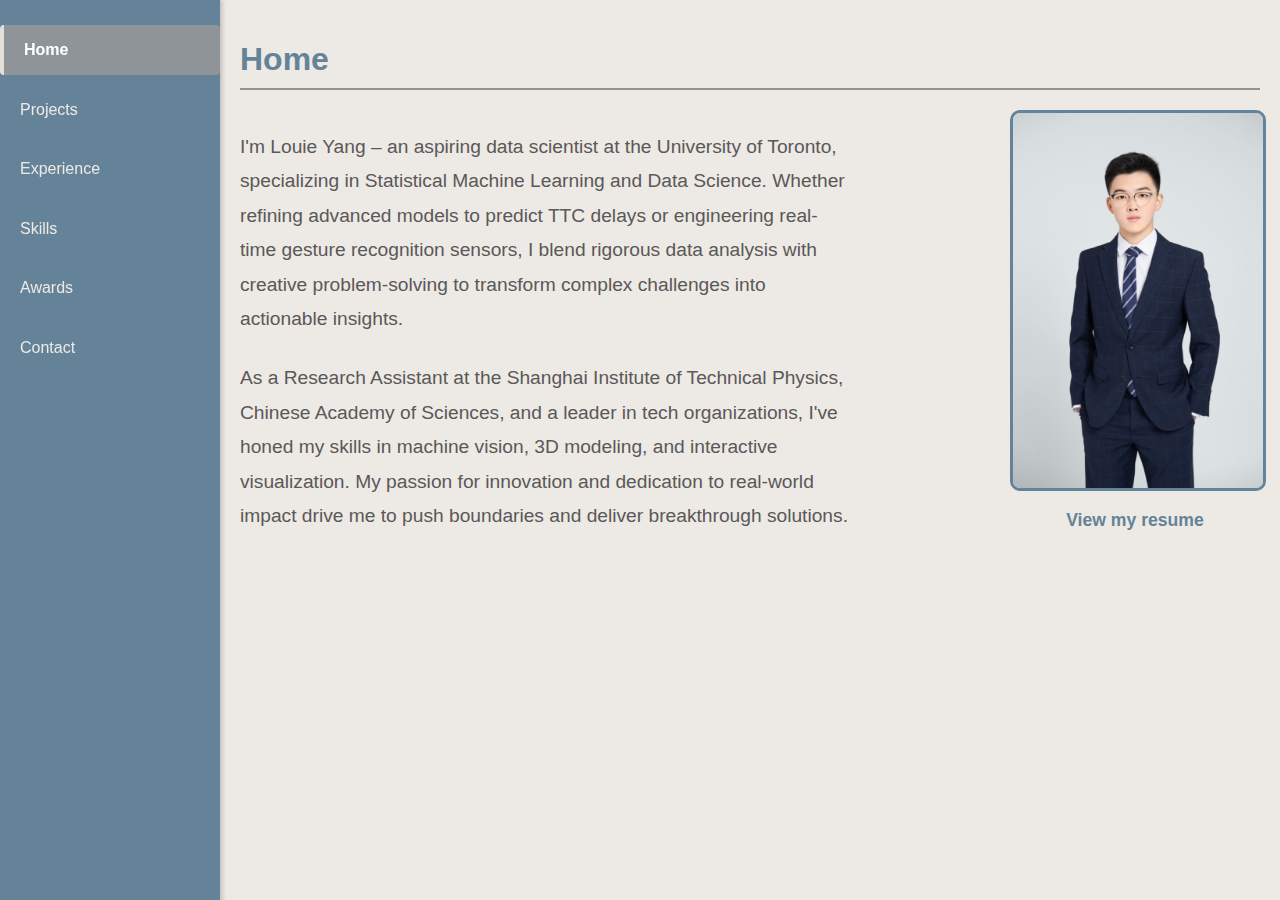
==== commit fe0366b7: "latest" ====
--- a/index.html
+++ b/index.html
@@ -34,7 +34,7 @@
       <div class="home-content">
         <div class="home-text">
           <p>
-            I'm Louie Yang – a dynamic and innovative data scientist in training at the University of Toronto, specializing in Statistical Machine Learning and Data Science. Whether refining advanced models to predict TTC delays or engineering real-time gesture recognition sensors, I blend rigorous data analysis with creative problem-solving to transform complex challenges into actionable insights.
+            I'm Louie Yang – an aspiring data scientist at the University of Toronto, specializing in Statistical Machine Learning and Data Science. Whether refining advanced models to predict TTC delays or engineering real-time gesture recognition sensors, I blend rigorous data analysis with creative problem-solving to transform complex challenges into actionable insights.
           </p>
           <p>
             As a Research Assistant at the Shanghai Institute of Technical Physics, Chinese Academy of Sciences, and a leader in tech organizations, I've honed my skills in machine vision, 3D modeling, and interactive visualization. My passion for innovation and dedication to real-world impact drive me to push boundaries and deliver breakthrough solutions.
--- a/css/styles.css
+++ b/css/styles.css
@@ -139,12 +139,14 @@
     flex-wrap: wrap;
     align-items: flex-start;
     justify-content: space-between;
+    max-width: 1200px;
+    margin: 0 auto;
 }
 
 .home-text {
     flex: 1;
     min-width: 200px;
-    max-width: 55%;
+    max-width: 60%;
 }
 
 /* Larger font size for home page paragraphs */
@@ -155,8 +157,8 @@
 }
 
 .profile-photo {
-    flex: 0 0 300px; /* Larger fixed width */
-    margin-left: 40px; /* Move further to the right */
+    flex: 0 0 250px; /* Smaller fixed width */
+    margin-left: 20px; /* Reduced margin to move closer to text */
     text-align: center;
 }
 
@@ -303,6 +305,8 @@
         margin-left: 0;
         margin-top: 20px;
         text-align: center;
+        max-width: 200px; /* Limit width on mobile */
+        margin: 20px auto 0; /* Center the image with auto margins */
     }
     
     .home-content {
